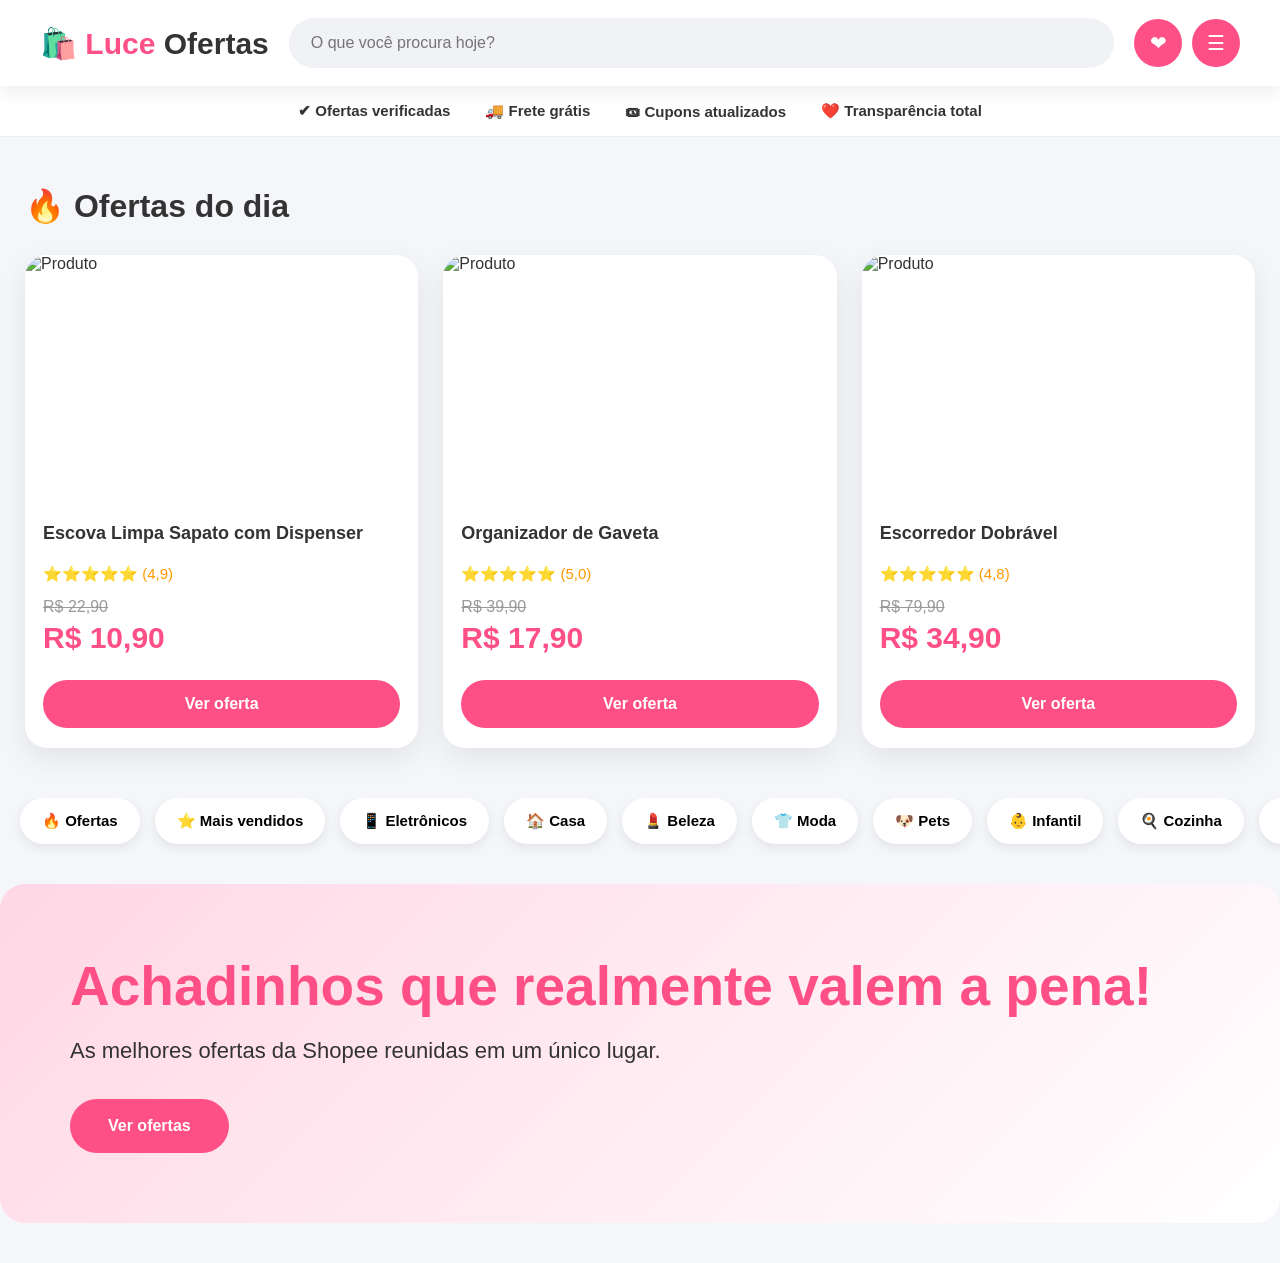
==== index.html @ 9c1e6aac "luce store atualizada 0936" ====
<!DOCTYPE html>
<html lang="pt-BR">

<head>
    <meta charset="UTF-8">
    <meta name="viewport" content="width=device-width, initial-scale=1.0">
    <title>Luce Ofertas</title>

    <link rel="stylesheet" href="style.css">
</head>

<body>

    <!-- CABEÇALHO -->

    <header>

        <div class="logo">
            🛍️ <span>Luce</span> Ofertas
        </div>

        <div class="pesquisa">
            <input type="text" placeholder="O que você procura hoje?">
        </div>

        <div class="acoes">
            <button class="favorito">❤</button>
            <button class="menu">☰</button>
        </div>

    </header>

    <!-- BARRA DE INFORMAÇÕES -->

    <section class="informacoes">

        <div>✔ Ofertas verificadas</div>

        <div>🚚 Frete grátis</div>

        <div>🎟 Cupons atualizados</div>

        <div>❤️ Transparência total</div>

    </section>
    <section class="produtos">

    <div class="titulo-secao">
        🔥 Ofertas do dia
    </div>

    <div class="grade-produtos">

        <div class="card-produto">

            <img src="https://placehold.co/400x400/png" alt="Produto">

            <div class="nome-produto">
                Escova Limpa Sapato com Dispenser
            </div>

            <div class="avaliacao">
                ⭐⭐⭐⭐⭐ (4,9)
            </div>

            <div class="preco-antigo">
                R$ 22,90
            </div>

            <div class="preco">
                R$ 10,90
            </div>

            <a href="#" class="botao-produto">
                Ver oferta
            </a>

        </div>

        <div class="card-produto">

            <img src="https://placehold.co/400x400/png" alt="Produto">

            <div class="nome-produto">
                Organizador de Gaveta
            </div>

            <div class="avaliacao">
                ⭐⭐⭐⭐⭐ (5,0)
            </div>

            <div class="preco-antigo">
                R$ 39,90
            </div>

            <div class="preco">
                R$ 17,90
            </div>

            <a href="#" class="botao-produto">
                Ver oferta
            </a>

        </div>

        <div class="card-produto">

            <img src="https://placehold.co/400x400/png" alt="Produto">

            <div class="nome-produto">
                Escorredor Dobrável
            </div>

            <div class="avaliacao">
                ⭐⭐⭐⭐⭐ (4,8)
            </div>

            <div class="preco-antigo">
                R$ 79,90
            </div>

            <div class="preco">
                R$ 34,90
            </div>

            <a href="#" class="botao-produto">
                Ver oferta
            </a>

        </div>

    </div>

</section>

    <!-- CATEGORIAS -->

    <section class="categorias">

        <button>🔥 Ofertas</button>
        <button>⭐ Mais vendidos</button>
        <button>📱 Eletrônicos</button>
        <button>🏠 Casa</button>
        <button>💄 Beleza</button>
        <button>👕 Moda</button>
        <button>🐶 Pets</button>
        <button>👶 Infantil</button>
        <button>🍳 Cozinha</button>
        <button>🚗 Automotivo</button>
        <button>🎁 Presentes</button>
        <button>💚 Promoções</button>

    </section>

    <!-- BANNER -->

    <section class="banner">

        <h1>Achadinhos que realmente valem a pena!</h1>

        <p>
            As melhores ofertas da Shopee reunidas em um único lugar.
        </p>

        <a href="#" class="botao">
            Ver ofertas
        </a>

    </section>

</body>

</html>
---- style.css ----
/* ===========================
   RESET
=========================== */

*{
    margin:0;
    padding:0;
    box-sizing:border-box;
}

body{

    font-family:Arial, Helvetica, sans-serif;

    background:#f5f6fa;

    color:#333;

}


/* ===========================
   CABEÇALHO
=========================== */

header{

    position:sticky;
    top:0;
    z-index:999;

    display:flex;
    align-items:center;
    justify-content:space-between;

    gap:20px;

    background:white;

    padding:18px 40px;

    box-shadow:0 5px 18px rgba(0,0,0,.08);

}

.logo{

    font-size:30px;

    font-weight:bold;

    white-space:nowrap;

}

.logo span{

    color:#ff4f87;

}

.pesquisa{

    flex:1;

}

.pesquisa input{

    width:100%;

    padding:16px 22px;

    border:none;

    border-radius:40px;

    background:#f1f2f6;

    outline:none;

    font-size:16px;

}

.pesquisa input:focus{

    background:white;

    box-shadow:0 0 0 3px #ffd7e5;

}

.acoes{

    display:flex;

    gap:10px;

}

.acoes button{

    width:48px;

    height:48px;

    border:none;

    border-radius:50%;

    background:#ff4f87;

    color:white;

    cursor:pointer;

    font-size:20px;

    transition:.3s;

}

.acoes button:hover{

    transform:scale(1.08);

    background:#ff2d6d;

}


/* ===========================
   BARRA INFORMAÇÕES
=========================== */

.informacoes{

    display:flex;

    justify-content:center;

    flex-wrap:wrap;

    gap:35px;

    padding:16px;

    background:white;

    border-bottom:1px solid #ececec;

    font-size:15px;

    font-weight:600;

}

.informacoes div{

    display:flex;

    align-items:center;

    gap:8px;

}


/* ===========================
   CATEGORIAS
=========================== */

.categorias{

    max-width:1300px;

    margin:30px auto;

    display:flex;

    gap:15px;

    overflow:auto;

    padding:0 20px 10px;

}

.categorias::-webkit-scrollbar{

    height:8px;

}

.categorias::-webkit-scrollbar-thumb{

    background:#ffd5e4;

    border-radius:50px;

}

.categorias button{

    border:none;

    background:white;

    padding:14px 22px;

    border-radius:40px;

    cursor:pointer;

    white-space:nowrap;

    font-size:15px;

    font-weight:bold;

    box-shadow:0 4px 12px rgba(0,0,0,.08);

    transition:.25s;

}

.categorias button:hover{

    background:#ff4f87;

    color:white;

    transform:translateY(-3px);

}


/* ===========================
   BANNER
=========================== */

.banner{

    max-width:1300px;

    margin:auto;

    margin-bottom:40px;

    padding:70px;

    border-radius:25px;

    background:linear-gradient(135deg,#ffd7e5,#fff);

}

.banner h1{

    font-size:55px;

    color:#ff4f87;

    margin-bottom:20px;

}

.banner p{

    font-size:22px;

    margin-bottom:35px;

}

.botao{

    display:inline-block;

    background:#ff4f87;

    color:white;

    text-decoration:none;

    padding:18px 38px;

    border-radius:40px;

    font-weight:bold;

    transition:.3s;

}

.botao:hover{

    background:#ff2d6d;

}


/* ===========================
   RESPONSIVO
=========================== */

@media(max-width:900px){

header{

    flex-wrap:wrap;

    padding:20px;

}

.logo{

    width:100%;

    text-align:center;

}

.pesquisa{

    order:3;

    width:100%;

}

.banner{

    padding:35px;

}

.banner h1{

    font-size:34px;

}

.banner p{

    font-size:18px;

}

}
/*==========================
OFERTAS DO DIA
===========================*/

.produtos{
    max-width:1300px;
    margin:50px auto;
    padding:0 25px;
}

.titulo-secao{
    font-size:32px;
    font-weight:bold;
    margin-bottom:30px;
    color:#333;
}

.grade-produtos{
    display:grid;
    grid-template-columns:repeat(auto-fit,minmax(250px,1fr));
    gap:25px;
}

.card-produto{
    background:white;
    border-radius:22px;
    overflow:hidden;
    box-shadow:0 10px 30px rgba(0,0,0,.08);
    transition:.35s;
}

.card-produto:hover{
    transform:translateY(-8px);
    box-shadow:0 20px 40px rgba(0,0,0,.15);
}

.card-produto img{
    width:100%;
    height:250px;
    object-fit:cover;
    display:block;
}

.nome-produto{
    padding:18px 18px 8px;
    font-size:18px;
    font-weight:bold;
    color:#333;
    min-height:60px;
}

.avaliacao{
    padding:0 18px;
    color:#ff9800;
    font-size:15px;
}

.preco-antigo{
    padding:15px 18px 0;
    color:#999;
    text-decoration:line-through;
    font-size:16px;
}

.preco{
    padding:5px 18px;
    font-size:30px;
    color:#ff4f87;
    font-weight:bold;
}

.botao-produto{
    display:block;
    margin:20px 18px 20px;
    text-align:center;
    background:#ff4f87;
    color:white;
    text-decoration:none;
    padding:15px;
    border-radius:50px;
    font-weight:bold;
    transition:.3s;
}

.botao-produto:hover{
    background:#ff2f6d;
}
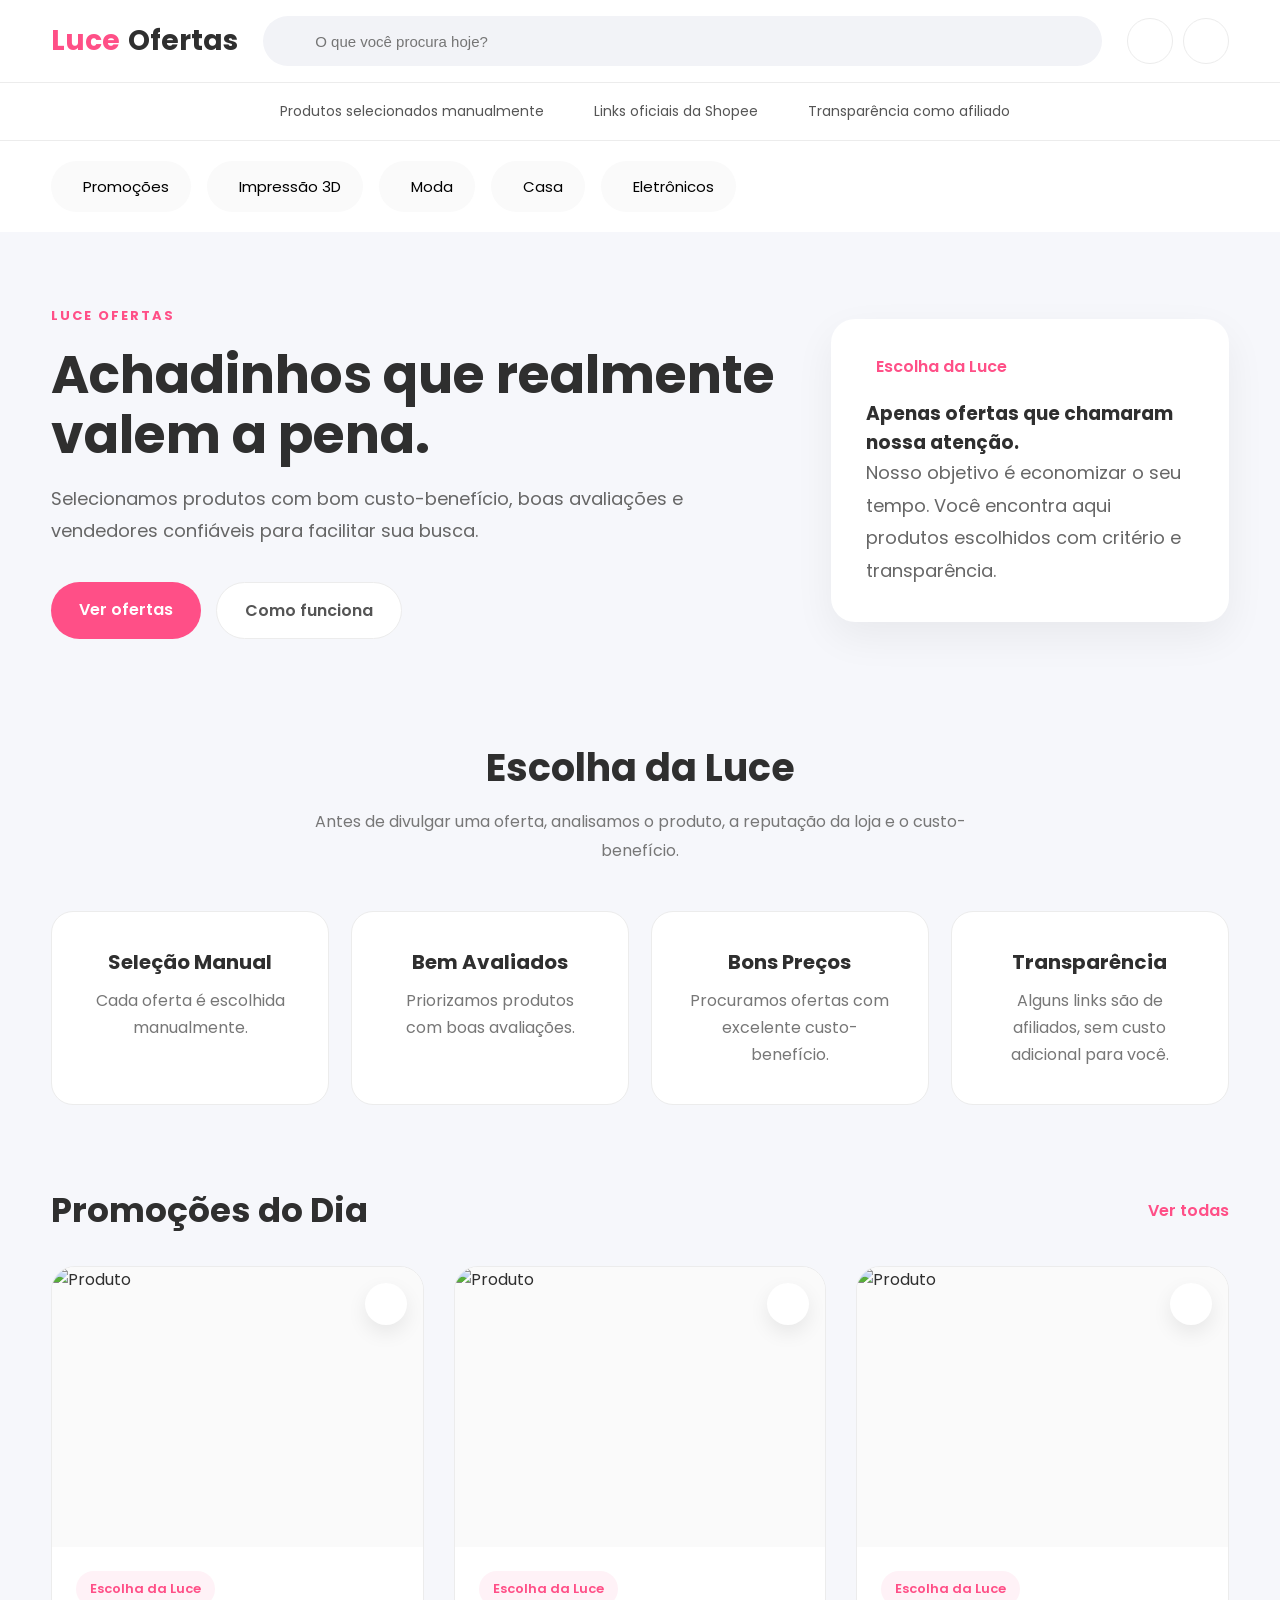
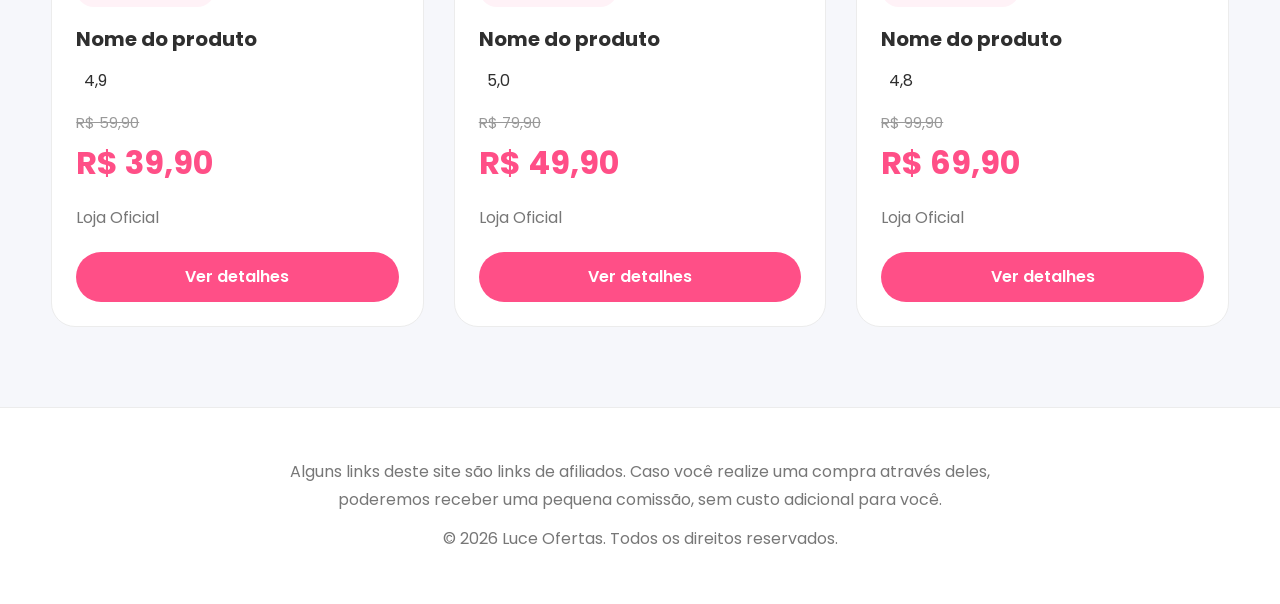
==== commit 0321eed1: "luce atualizado 1116" ====
--- a/index.html
+++ b/index.html
@@ -2,171 +2,576 @@
 <html lang="pt-BR">
 
 <head>
+
     <meta charset="UTF-8">
+
     <meta name="viewport" content="width=device-width, initial-scale=1.0">
+
     <title>Luce Ofertas</title>
 
     <link rel="stylesheet" href="style.css">
+
+    <link rel="preconnect" href="https://fonts.googleapis.com">
+
+    <link rel="preconnect" href="https://fonts.gstatic.com" crossorigin>
+
+    <link href="https://fonts.googleapis.com/css2?family=Poppins:wght@300;400;500;600;700;800&display=swap" rel="stylesheet">
+
+    <script src="https://unpkg.com/lucide@latest"></script>
+
 </head>
 
 <body>
 
-    <!-- CABEÇALHO -->
-
-    <header>
-
-        <div class="logo">
-            🛍️ <span>Luce</span> Ofertas
-        </div>
+<header>
+
+    <div class="container header-container">
+
+        <a href="#" class="logo">
+
+            <span class="logo-destaque">Luce</span>
+
+            <span class="logo-texto">Ofertas</span>
+
+        </a>
 
         <div class="pesquisa">
-            <input type="text" placeholder="O que você procura hoje?">
-        </div>
-
-        <div class="acoes">
-            <button class="favorito">❤</button>
-            <button class="menu">☰</button>
-        </div>
-
-    </header>
-
-    <!-- BARRA DE INFORMAÇÕES -->
-
-    <section class="informacoes">
-
-        <div>✔ Ofertas verificadas</div>
-
-        <div>🚚 Frete grátis</div>
-
-        <div>🎟 Cupons atualizados</div>
-
-        <div>❤️ Transparência total</div>
-
-    </section>
-    <section class="produtos">
-
-    <div class="titulo-secao">
-        🔥 Ofertas do dia
-    </div>
-
-    <div class="grade-produtos">
-
-        <div class="card-produto">
-
-            <img src="https://placehold.co/400x400/png" alt="Produto">
-
-            <div class="nome-produto">
-                Escova Limpa Sapato com Dispenser
+
+            <i data-lucide="search"></i>
+
+            <input
+                type="text"
+                placeholder="O que você procura hoje?"
+            >
+
+        </div>
+
+        <div class="header-acoes">
+
+            <button class="icone-btn" aria-label="Favoritos">
+
+                <i data-lucide="heart"></i>
+
+            </button>
+
+            <button class="icone-btn" aria-label="Menu">
+
+                <i data-lucide="menu"></i>
+
+            </button>
+
+        </div>
+
+    </div>
+
+</header>
+
+<section class="barra-transparencia">
+
+    <div class="container barra-container">
+
+        <div class="info">
+
+            <i data-lucide="badge-check"></i>
+
+            <span>Produtos selecionados manualmente</span>
+
+        </div>
+
+        <div class="info">
+
+            <i data-lucide="store"></i>
+
+            <span>Links oficiais da Shopee</span>
+
+        </div>
+
+        <div class="info">
+
+            <i data-lucide="shield-check"></i>
+
+            <span>Transparência como afiliado</span>
+
+        </div>
+
+    </div>
+
+</section>
+
+<nav class="categorias">
+
+    <div class="container categorias-container">
+
+        <button>
+
+            <i data-lucide="badge-percent"></i>
+
+            <span>Promoções</span>
+
+        </button>
+
+        <button>
+
+            <i data-lucide="printer"></i>
+
+            <span>Impressão 3D</span>
+
+        </button>
+
+        <button>
+
+            <i data-lucide="shirt"></i>
+
+            <span>Moda</span>
+
+        </button>
+
+        <button>
+
+            <i data-lucide="house"></i>
+
+            <span>Casa</span>
+
+        </button>
+
+        <button>
+
+            <i data-lucide="smartphone"></i>
+
+            <span>Eletrônicos</span>
+
+        </button>
+
+    </div>
+
+</nav>
+
+<section class="banner">
+
+    <div class="container banner-container">
+
+        <div class="banner-texto">
+
+            <span class="mini-titulo">
+
+                LUCE OFERTAS
+
+            </span>
+
+            <h1>
+
+                Achadinhos que realmente valem a pena.
+
+            </h1>
+
+            <p>
+
+                Selecionamos produtos com bom custo-benefício,
+                boas avaliações e vendedores confiáveis para
+                facilitar sua busca.
+
+            </p>
+
+            <div class="banner-botoes">
+
+                <a href="#" class="btn-principal">
+
+                    Ver ofertas
+
+                </a>
+
+                <a href="#" class="btn-secundario">
+
+                    Como funciona
+
+                </a>
+
             </div>
 
-            <div class="avaliacao">
-                ⭐⭐⭐⭐⭐ (4,9)
+        </div>
+
+        <div class="banner-card">
+
+            <div class="banner-card-topo">
+
+                <i data-lucide="sparkles"></i>
+
+                <span>Escolha da Luce</span>
+
             </div>
 
-            <div class="preco-antigo">
-                R$ 22,90
+            <h3>
+
+                Apenas ofertas que chamaram nossa atenção.
+
+            </h3>
+
+            <p>
+
+                Nosso objetivo é economizar o seu tempo.
+                Você encontra aqui produtos escolhidos com
+                critério e transparência.
+
+            </p>
+
+        </div>
+
+    </div>
+
+</section>
+
+<section class="escolha-luce">
+
+    <div class="container">
+
+        <div class="titulo-central">
+
+            <h2>
+
+                Escolha da Luce
+
+            </h2>
+
+            <p>
+
+                Antes de divulgar uma oferta, analisamos o produto,
+                a reputação da loja e o custo-benefício.
+
+            </p>
+
+        </div>
+
+        <div class="vantagens-grid">
+
+            <div class="vantagem-card">
+
+                <i data-lucide="circle-check-big"></i>
+
+                <h3>
+
+                    Seleção Manual
+
+                </h3>
+
+                <p>
+
+                    Cada oferta é escolhida manualmente.
+
+                </p>
+
             </div>
 
-            <div class="preco">
-                R$ 10,90
+            <div class="vantagem-card">
+
+                <i data-lucide="star"></i>
+
+                <h3>
+
+                    Bem Avaliados
+
+                </h3>
+
+                <p>
+
+                    Priorizamos produtos com boas avaliações.
+
+                </p>
+
             </div>
-
-            <a href="#" class="botao-produto">
-                Ver oferta
-            </a>
-
-        </div>
-
-        <div class="card-produto">
-
-            <img src="https://placehold.co/400x400/png" alt="Produto">
-
-            <div class="nome-produto">
-                Organizador de Gaveta
+                        <div class="vantagem-card">
+
+                <i data-lucide="badge-percent"></i>
+
+                <h3>
+
+                    Bons Preços
+
+                </h3>
+
+                <p>
+
+                    Procuramos ofertas com excelente custo-benefício.
+
+                </p>
+
             </div>
 
-            <div class="avaliacao">
-                ⭐⭐⭐⭐⭐ (5,0)
+            <div class="vantagem-card">
+
+                <i data-lucide="shield-check"></i>
+
+                <h3>
+
+                    Transparência
+
+                </h3>
+
+                <p>
+
+                    Alguns links são de afiliados, sem custo adicional para você.
+
+                </p>
+
             </div>
 
-            <div class="preco-antigo">
-                R$ 39,90
-            </div>
-
-            <div class="preco">
-                R$ 17,90
-            </div>
-
-            <a href="#" class="botao-produto">
-                Ver oferta
-            </a>
-
-        </div>
-
-        <div class="card-produto">
-
-            <img src="https://placehold.co/400x400/png" alt="Produto">
-
-            <div class="nome-produto">
-                Escorredor Dobrável
-            </div>
-
-            <div class="avaliacao">
-                ⭐⭐⭐⭐⭐ (4,8)
-            </div>
-
-            <div class="preco-antigo">
-                R$ 79,90
-            </div>
-
-            <div class="preco">
-                R$ 34,90
-            </div>
-
-            <a href="#" class="botao-produto">
-                Ver oferta
-            </a>
-
         </div>
 
     </div>
 
 </section>
 
-    <!-- CATEGORIAS -->
-
-    <section class="categorias">
-
-        <button>🔥 Ofertas</button>
-        <button>⭐ Mais vendidos</button>
-        <button>📱 Eletrônicos</button>
-        <button>🏠 Casa</button>
-        <button>💄 Beleza</button>
-        <button>👕 Moda</button>
-        <button>🐶 Pets</button>
-        <button>👶 Infantil</button>
-        <button>🍳 Cozinha</button>
-        <button>🚗 Automotivo</button>
-        <button>🎁 Presentes</button>
-        <button>💚 Promoções</button>
-
-    </section>
-
-    <!-- BANNER -->
-
-    <section class="banner">
-
-        <h1>Achadinhos que realmente valem a pena!</h1>
+<section class="produtos">
+
+    <div class="container">
+
+        <div class="titulo-secao">
+
+            <h2>Promoções do Dia</h2>
+
+            <a href="#">Ver todas</a>
+
+        </div>
+
+        <div class="grade-produtos">
+
+            <article class="card-produto">
+
+                <div class="imagem-produto">
+
+                    <img src="imagens/produto1.jpg" alt="Produto">
+
+                    <button class="favorito-card">
+
+                        <i data-lucide="heart"></i>
+
+                    </button>
+
+                </div>
+
+                <div class="conteudo-card">
+
+                    <span class="tag-card">
+
+                        Escolha da Luce
+
+                    </span>
+
+                    <h3>
+
+                        Nome do produto
+
+                    </h3>
+
+                    <div class="avaliacao">
+
+                        <i data-lucide="star"></i>
+
+                        <span>4,9</span>
+
+                    </div>
+
+                    <div class="precos">
+
+                        <span class="preco-antigo">
+
+                            R$ 59,90
+
+                        </span>
+
+                        <span class="preco">
+
+                            R$ 39,90
+
+                        </span>
+
+                    </div>
+
+                    <p class="loja">
+
+                        Loja Oficial
+
+                    </p>
+
+                    <a href="#" class="btn-card">
+
+                        Ver detalhes
+
+                    </a>
+
+                </div>
+
+            </article>
+
+            <article class="card-produto">
+
+                <div class="imagem-produto">
+
+                    <img src="imagens/produto2.jpg" alt="Produto">
+
+                    <button class="favorito-card">
+
+                        <i data-lucide="heart"></i>
+
+                    </button>
+
+                </div>
+
+                <div class="conteudo-card">
+
+                    <span class="tag-card">
+
+                        Escolha da Luce
+
+                    </span>
+
+                    <h3>
+
+                        Nome do produto
+
+                    </h3>
+
+                    <div class="avaliacao">
+
+                        <i data-lucide="star"></i>
+
+                        <span>5,0</span>
+
+                    </div>
+
+                    <div class="precos">
+
+                        <span class="preco-antigo">
+
+                            R$ 79,90
+
+                        </span>
+
+                        <span class="preco">
+
+                            R$ 49,90
+
+                        </span>
+
+                    </div>
+
+                    <p class="loja">
+
+                        Loja Oficial
+
+                    </p>
+
+                    <a href="#" class="btn-card">
+
+                        Ver detalhes
+
+                    </a>
+
+                </div>
+
+            </article>
+
+            <article class="card-produto">
+
+                <div class="imagem-produto">
+
+                    <img src="imagens/produto3.jpg" alt="Produto">
+
+                    <button class="favorito-card">
+
+                        <i data-lucide="heart"></i>
+
+                    </button>
+
+                </div>
+
+                <div class="conteudo-card">
+
+                    <span class="tag-card">
+
+                        Escolha da Luce
+
+                    </span>
+
+                    <h3>
+
+                        Nome do produto
+
+                    </h3>
+
+                    <div class="avaliacao">
+
+                        <i data-lucide="star"></i>
+
+                        <span>4,8</span>
+
+                    </div>
+
+                    <div class="precos">
+
+                        <span class="preco-antigo">
+
+                            R$ 99,90
+
+                        </span>
+
+                        <span class="preco">
+
+                            R$ 69,90
+
+                        </span>
+
+                    </div>
+
+                    <p class="loja">
+
+                        Loja Oficial
+
+                    </p>
+
+                    <a href="#" class="btn-card">
+
+                        Ver detalhes
+
+                    </a>
+
+                </div>
+
+            </article>
+
+        </div>
+
+    </div>
+
+</section>
+
+<footer>
+
+    <div class="container footer-container">
 
         <p>
-            As melhores ofertas da Shopee reunidas em um único lugar.
+
+            Alguns links deste site são links de afiliados.
+            Caso você realize uma compra através deles,
+            poderemos receber uma pequena comissão,
+            sem custo adicional para você.
+
         </p>
 
-        <a href="#" class="botao">
-            Ver ofertas
-        </a>
-
-    </section>
+        <p>
+
+            © 2026 Luce Ofertas. Todos os direitos reservados.
+
+        </p>
+
+    </div>
+
+</footer>
+
+<script>
+
+    lucide.createIcons();
+
+</script>
 
 </body>
 
--- a/style.css
+++ b/style.css
@@ -1,6 +1,6 @@
-/* ===========================
-   RESET
-=========================== */
+/*======================================
+RESET
+======================================*/
 
 *{
     margin:0;
@@ -8,432 +8,961 @@
     box-sizing:border-box;
 }
 
+:root{
+
+    --rosa:#ff4f87;
+    --rosa-claro:#fff2f7;
+    --cinza:#f6f7fb;
+    --texto:#2f2f2f;
+    --texto-claro:#777;
+    --borda:#ececec;
+    --branco:#ffffff;
+
+}
+
+html{
+
+    scroll-behavior:smooth;
+
+}
+
 body{
 
-    font-family:Arial, Helvetica, sans-serif;
-
-    background:#f5f6fa;
-
-    color:#333;
-
-}
-
-
-/* ===========================
-   CABEÇALHO
-=========================== */
+    font-family:'Poppins',sans-serif;
+
+    background:var(--cinza);
+
+    color:var(--texto);
+
+}
+
+img{
+
+    display:block;
+
+    width:100%;
+
+}
+
+a{
+
+    text-decoration:none;
+
+}
+
+button{
+
+    font-family:'Poppins',sans-serif;
+
+    cursor:pointer;
+
+}
+
+.container{
+
+    width:min(1200px,92%);
+
+    margin:auto;
+
+}
+
+/*======================================
+HEADER
+======================================*/
 
 header{
 
+    background:white;
+
     position:sticky;
+
     top:0;
+
     z-index:999;
 
-    display:flex;
-    align-items:center;
+    border-bottom:1px solid var(--borda);
+
+}
+
+.header-container{
+
+    height:82px;
+
+    display:flex;
+
+    align-items:center;
+
     justify-content:space-between;
 
-    gap:20px;
-
-    background:white;
-
-    padding:18px 40px;
-
-    box-shadow:0 5px 18px rgba(0,0,0,.08);
+    gap:25px;
 
 }
 
 .logo{
 
-    font-size:30px;
-
-    font-weight:bold;
+    display:flex;
+
+    gap:8px;
+
+    align-items:center;
+
+    font-size:28px;
+
+    font-weight:700;
+
+    color:var(--texto);
+
+}
+
+.logo-destaque{
+
+    color:var(--rosa);
+
+}
+
+.pesquisa{
+
+    flex:1;
+
+    position:relative;
+
+}
+
+.pesquisa svg{
+
+    position:absolute;
+
+    left:18px;
+
+    top:50%;
+
+    transform:translateY(-50%);
+
+    width:20px;
+
+    height:20px;
+
+    color:#999;
+
+}
+
+.pesquisa input{
+
+    width:100%;
+
+    height:50px;
+
+    border:none;
+
+    outline:none;
+
+    background:#f2f3f7;
+
+    border-radius:50px;
+
+    padding-left:52px;
+
+    padding-right:20px;
+
+    font-size:15px;
+
+}
+
+.pesquisa input:focus{
+
+    background:white;
+
+    box-shadow:0 0 0 3px rgba(255,79,135,.15);
+
+}
+
+.header-acoes{
+
+    display:flex;
+
+    gap:10px;
+
+}
+
+.icone-btn{
+
+    width:46px;
+
+    height:46px;
+
+    border:none;
+
+    border-radius:50%;
+
+    background:white;
+
+    border:1px solid var(--borda);
+
+    display:flex;
+
+    align-items:center;
+
+    justify-content:center;
+
+    transition:.25s;
+
+}
+
+.icone-btn:hover{
+
+    background:var(--rosa);
+
+    color:white;
+
+    border-color:var(--rosa);
+
+}
+
+.icone-btn svg{
+
+    width:20px;
+
+    height:20px;
+
+}
+
+/*======================================
+BARRA
+======================================*/
+
+.barra-transparencia{
+
+    background:white;
+
+    border-bottom:1px solid var(--borda);
+
+}
+
+.barra-container{
+
+    display:flex;
+
+    justify-content:center;
+
+    gap:40px;
+
+    padding:18px 0;
+
+    flex-wrap:wrap;
+
+}
+
+.info{
+
+    display:flex;
+
+    align-items:center;
+
+    gap:10px;
+
+    font-size:14px;
+
+    color:#555;
+
+}
+
+.info svg{
+
+    color:var(--rosa);
+
+    width:20px;
+
+    height:20px;
+
+}
+
+/*======================================
+CATEGORIAS
+======================================*/
+
+.categorias{
+
+    background:white;
+
+}
+
+.categorias-container{
+
+    display:flex;
+
+    gap:16px;
+
+    overflow:auto;
+
+    padding:20px 0;
+
+}
+
+.categorias-container::-webkit-scrollbar{
+
+    display:none;
+
+}
+
+.categorias button{
+
+    display:flex;
+
+    align-items:center;
+
+    gap:10px;
+
+    padding:14px 22px;
+
+    border:none;
+
+    border-radius:50px;
+
+    background:#fafafa;
+
+    transition:.25s;
 
     white-space:nowrap;
 
-}
-
-.logo span{
-
-    color:#ff4f87;
+    font-size:15px;
+
+}
+
+.categorias button svg{
+
+    width:20px;
+
+    height:20px;
+
+    color:var(--rosa);
+
+}
+
+.categorias button:hover{
+
+    background:var(--rosa);
+
+    color:white;
+
+}
+
+.categorias button:hover svg{
+
+    color:white;
+
+}
+
+/*======================================
+BANNER
+======================================*/
+
+.banner{
+
+    padding:70px 0;
+
+}
+
+.banner-container{
+
+    display:grid;
+
+    grid-template-columns:1.3fr .7fr;
+
+    gap:40px;
+
+    align-items:center;
+
+}
+
+.mini-titulo{
+
+    color:var(--rosa);
+
+    font-weight:700;
+
+    letter-spacing:2px;
+
+    font-size:13px;
+
+}
+
+.banner h1{
+
+    font-size:52px;
+
+    line-height:1.15;
+
+    margin:18px 0;
+
+}
+
+.banner p{
+
+    color:#666;
+
+    font-size:18px;
+
+    line-height:1.8;
+
+    max-width:650px;
+
+}
+
+.banner-botoes{
+
+    display:flex;
+
+    gap:15px;
+
+    margin-top:35px;
+
+}
+
+.btn-principal{
+
+    background:var(--rosa);
+
+    color:white;
+
+    padding:15px 28px;
+
+    border-radius:50px;
+
+    font-weight:600;
+
+}
+
+.btn-secundario{
+
+    background:white;
+
+    color:#555;
+
+    border:1px solid var(--borda);
+
+    padding:15px 28px;
+
+    border-radius:50px;
+
+    font-weight:600;
+
+}
+
+.banner-card{
+
+    background:white;
+
+    border-radius:24px;
+
+    padding:35px;
+
+    box-shadow:0 15px 40px rgba(0,0,0,.06);
+
+}
+
+.banner-card-topo{
+
+    display:flex;
+
+    align-items:center;
+
+    gap:10px;
+
+    color:var(--rosa);
+
+    font-weight:600;
+
+    margin-bottom:20px;
+
+}
+
+.banner-card-topo svg{
+
+    width:22px;
+
+    height:22px;
+
+}
+
+/*======================================
+ESCOLHA DA LUCE
+======================================*/
+
+.escolha-luce{
+
+    padding:30px 0 60px;
+
+}
+
+.titulo-central{
+
+    text-align:center;
+
+    margin-bottom:45px;
+
+}
+
+.titulo-central h2{
+
+    font-size:38px;
+
+    margin-bottom:12px;
+
+}
+
+.titulo-central p{
+
+    color:var(--texto-claro);
+
+    max-width:700px;
+
+    margin:auto;
+
+    line-height:1.8;
+
+}
+
+.vantagens-grid{
+
+    display:grid;
+
+    grid-template-columns:repeat(4,1fr);
+
+    gap:22px;
+
+}
+
+.vantagem-card{
+
+    background:white;
+
+    border-radius:22px;
+
+    padding:35px;
+
+    text-align:center;
+
+    transition:.30s;
+
+    border:1px solid var(--borda);
+
+}
+
+.vantagem-card:hover{
+
+    transform:translateY(-8px);
+
+    box-shadow:0 18px 35px rgba(0,0,0,.08);
+
+}
+
+.vantagem-card svg{
+
+    width:42px;
+
+    height:42px;
+
+    color:var(--rosa);
+
+    margin-bottom:20px;
+
+}
+
+.vantagem-card h3{
+
+    margin-bottom:10px;
+
+    font-size:20px;
+
+}
+
+.vantagem-card p{
+
+    color:var(--texto-claro);
+
+    line-height:1.7;
+
+}
+
+/*======================================
+PRODUTOS
+======================================*/
+
+.produtos{
+
+    padding:20px 0 80px;
+
+}
+
+.titulo-secao{
+
+    display:flex;
+
+    justify-content:space-between;
+
+    align-items:center;
+
+    margin-bottom:30px;
+
+}
+
+.titulo-secao h2{
+
+    font-size:34px;
+
+}
+
+.titulo-secao a{
+
+    color:var(--rosa);
+
+    font-weight:600;
+
+}
+
+.grade-produtos{
+
+    display:grid;
+
+    grid-template-columns:repeat(3,1fr);
+
+    gap:30px;
+
+}
+
+.card-produto{
+
+    background:white;
+
+    border-radius:24px;
+
+    overflow:hidden;
+
+    transition:.30s;
+
+    border:1px solid var(--borda);
+
+}
+
+.card-produto:hover{
+
+    transform:translateY(-8px);
+
+    box-shadow:0 20px 40px rgba(0,0,0,.08);
+
+}
+
+.imagem-produto{
+
+    position:relative;
+
+    background:#fafafa;
+
+}
+
+.imagem-produto img{
+
+    height:280px;
+
+    object-fit:cover;
+
+}
+
+.favorito-card{
+
+    position:absolute;
+
+    top:16px;
+
+    right:16px;
+
+    width:42px;
+
+    height:42px;
+
+    border:none;
+
+    border-radius:50%;
+
+    background:white;
+
+    display:flex;
+
+    justify-content:center;
+
+    align-items:center;
+
+    box-shadow:0 8px 20px rgba(0,0,0,.08);
+
+}
+
+.favorito-card svg{
+
+    width:18px;
+
+    height:18px;
+
+    color:var(--rosa);
+
+}
+
+.conteudo-card{
+
+    padding:24px;
+
+}
+
+.tag-card{
+
+    display:inline-flex;
+
+    background:var(--rosa-claro);
+
+    color:var(--rosa);
+
+    padding:8px 14px;
+
+    border-radius:30px;
+
+    font-size:13px;
+
+    font-weight:600;
+
+    margin-bottom:18px;
+
+}
+
+.conteudo-card h3{
+
+    font-size:20px;
+
+    margin-bottom:15px;
+
+    line-height:1.4;
+
+}
+
+.avaliacao{
+
+    display:flex;
+
+    align-items:center;
+
+    gap:8px;
+
+    margin-bottom:18px;
+
+}
+
+.avaliacao svg{
+
+    width:18px;
+
+    height:18px;
+
+    color:#ffb400;
+
+    fill:#ffb400;
+
+}
+
+.precos{
+
+    display:flex;
+
+    flex-direction:column;
+
+    gap:5px;
+
+    margin-bottom:18px;
+
+}
+
+.preco-antigo{
+
+    color:#999;
+
+    text-decoration:line-through;
+
+    font-size:15px;
+
+}
+
+.preco{
+
+    font-size:32px;
+
+    font-weight:700;
+
+    color:var(--rosa);
+
+}
+
+.loja{
+
+    color:var(--texto-claro);
+
+    margin-bottom:22px;
+
+}
+
+.btn-card{
+
+    display:flex;
+
+    justify-content:center;
+
+    align-items:center;
+
+    height:50px;
+
+    background:var(--rosa);
+
+    color:white;
+
+    border-radius:50px;
+
+    font-weight:600;
+
+    transition:.25s;
+
+}
+
+.btn-card:hover{
+
+    opacity:.92;
+
+}
+
+/*======================================
+FOOTER
+======================================*/
+
+footer{
+
+    background:white;
+
+    border-top:1px solid var(--borda);
+
+}
+
+.footer-container{
+
+    padding:40px 0;
+
+    text-align:center;
+
+}
+
+.footer-container p{
+
+    color:var(--texto-claro);
+
+    line-height:1.8;
+
+    max-width:750px;
+
+    margin:10px auto;
+
+}
+
+/*======================================
+RESPONSIVO
+======================================*/
+
+@media(max-width:992px){
+
+.banner-container{
+
+    grid-template-columns:1fr;
+
+}
+
+.vantagens-grid{
+
+    grid-template-columns:repeat(2,1fr);
+
+}
+
+.grade-produtos{
+
+    grid-template-columns:repeat(2,1fr);
+
+}
+
+}
+
+@media(max-width:768px){
+
+.header-container{
+
+    flex-wrap:wrap;
+
+    height:auto;
+
+    padding:20px 0;
+
+}
+
+.logo{
+
+    width:100%;
+
+    justify-content:center;
 
 }
 
 .pesquisa{
 
-    flex:1;
-
-}
-
-.pesquisa input{
-
     width:100%;
 
-    padding:16px 22px;
-
-    border:none;
-
-    border-radius:40px;
-
-    background:#f1f2f6;
-
-    outline:none;
-
-    font-size:16px;
-
-}
-
-.pesquisa input:focus{
-
-    background:white;
-
-    box-shadow:0 0 0 3px #ffd7e5;
-
-}
-
-.acoes{
-
-    display:flex;
-
-    gap:10px;
-
-}
-
-.acoes button{
-
-    width:48px;
-
-    height:48px;
-
-    border:none;
-
-    border-radius:50%;
-
-    background:#ff4f87;
-
-    color:white;
-
-    cursor:pointer;
-
-    font-size:20px;
-
-    transition:.3s;
-
-}
-
-.acoes button:hover{
-
-    transform:scale(1.08);
-
-    background:#ff2d6d;
-
-}
-
-
-/* ===========================
-   BARRA INFORMAÇÕES
-=========================== */
-
-.informacoes{
-
-    display:flex;
-
-    justify-content:center;
-
-    flex-wrap:wrap;
-
-    gap:35px;
-
-    padding:16px;
-
-    background:white;
-
-    border-bottom:1px solid #ececec;
-
-    font-size:15px;
-
-    font-weight:600;
-
-}
-
-.informacoes div{
-
-    display:flex;
-
-    align-items:center;
-
-    gap:8px;
-
-}
-
-
-/* ===========================
-   CATEGORIAS
-=========================== */
-
-.categorias{
-
-    max-width:1300px;
-
-    margin:30px auto;
-
-    display:flex;
-
-    gap:15px;
-
-    overflow:auto;
-
-    padding:0 20px 10px;
-
-}
-
-.categorias::-webkit-scrollbar{
-
-    height:8px;
-
-}
-
-.categorias::-webkit-scrollbar-thumb{
-
-    background:#ffd5e4;
-
-    border-radius:50px;
-
-}
-
-.categorias button{
-
-    border:none;
-
-    background:white;
-
-    padding:14px 22px;
-
-    border-radius:40px;
-
-    cursor:pointer;
-
-    white-space:nowrap;
-
-    font-size:15px;
-
-    font-weight:bold;
-
-    box-shadow:0 4px 12px rgba(0,0,0,.08);
-
-    transition:.25s;
-
-}
-
-.categorias button:hover{
-
-    background:#ff4f87;
-
-    color:white;
-
-    transform:translateY(-3px);
-
-}
-
-
-/* ===========================
-   BANNER
-=========================== */
-
-.banner{
-
-    max-width:1300px;
-
-    margin:auto;
-
-    margin-bottom:40px;
-
-    padding:70px;
-
-    border-radius:25px;
-
-    background:linear-gradient(135deg,#ffd7e5,#fff);
+}
+
+.header-acoes{
+
+    margin-left:auto;
 
 }
 
 .banner h1{
 
-    font-size:55px;
-
-    color:#ff4f87;
-
-    margin-bottom:20px;
-
-}
-
-.banner p{
-
-    font-size:22px;
-
-    margin-bottom:35px;
-
-}
-
-.botao{
-
-    display:inline-block;
-
-    background:#ff4f87;
-
-    color:white;
-
-    text-decoration:none;
-
-    padding:18px 38px;
-
-    border-radius:40px;
-
-    font-weight:bold;
-
-    transition:.3s;
-
-}
-
-.botao:hover{
-
-    background:#ff2d6d;
-
-}
-
-
-/* ===========================
-   RESPONSIVO
-=========================== */
-
-@media(max-width:900px){
-
-header{
-
-    flex-wrap:wrap;
-
-    padding:20px;
-
-}
-
-.logo{
-
-    width:100%;
+    font-size:36px;
+
+}
+
+.banner-botoes{
+
+    flex-direction:column;
+
+}
+
+.btn-principal,
+.btn-secundario{
 
     text-align:center;
 
 }
 
-.pesquisa{
-
-    order:3;
-
-    width:100%;
-
-}
-
-.banner{
-
-    padding:35px;
-
-}
-
-.banner h1{
-
-    font-size:34px;
-
-}
-
-.banner p{
-
-    font-size:18px;
-
-}
-
-}
-/*==========================
-OFERTAS DO DIA
-===========================*/
-
-.produtos{
-    max-width:1300px;
-    margin:50px auto;
-    padding:0 25px;
+.vantagens-grid{
+
+    grid-template-columns:1fr;
+
+}
+
+.grade-produtos{
+
+    grid-template-columns:1fr;
+
 }
 
 .titulo-secao{
-    font-size:32px;
-    font-weight:bold;
-    margin-bottom:30px;
-    color:#333;
-}
-
-.grade-produtos{
-    display:grid;
-    grid-template-columns:repeat(auto-fit,minmax(250px,1fr));
-    gap:25px;
-}
-
-.card-produto{
-    background:white;
-    border-radius:22px;
-    overflow:hidden;
-    box-shadow:0 10px 30px rgba(0,0,0,.08);
-    transition:.35s;
-}
-
-.card-produto:hover{
-    transform:translateY(-8px);
-    box-shadow:0 20px 40px rgba(0,0,0,.15);
-}
-
-.card-produto img{
-    width:100%;
-    height:250px;
-    object-fit:cover;
-    display:block;
-}
-
-.nome-produto{
-    padding:18px 18px 8px;
-    font-size:18px;
-    font-weight:bold;
-    color:#333;
-    min-height:60px;
-}
-
-.avaliacao{
-    padding:0 18px;
-    color:#ff9800;
-    font-size:15px;
-}
-
-.preco-antigo{
-    padding:15px 18px 0;
-    color:#999;
-    text-decoration:line-through;
-    font-size:16px;
-}
-
-.preco{
-    padding:5px 18px;
-    font-size:30px;
-    color:#ff4f87;
-    font-weight:bold;
-}
-
-.botao-produto{
-    display:block;
-    margin:20px 18px 20px;
-    text-align:center;
-    background:#ff4f87;
-    color:white;
-    text-decoration:none;
-    padding:15px;
-    border-radius:50px;
-    font-weight:bold;
-    transition:.3s;
-}
-
-.botao-produto:hover{
-    background:#ff2f6d;
+
+    flex-direction:column;
+
+    align-items:flex-start;
+
+    gap:12px;
+
+}
+
 }
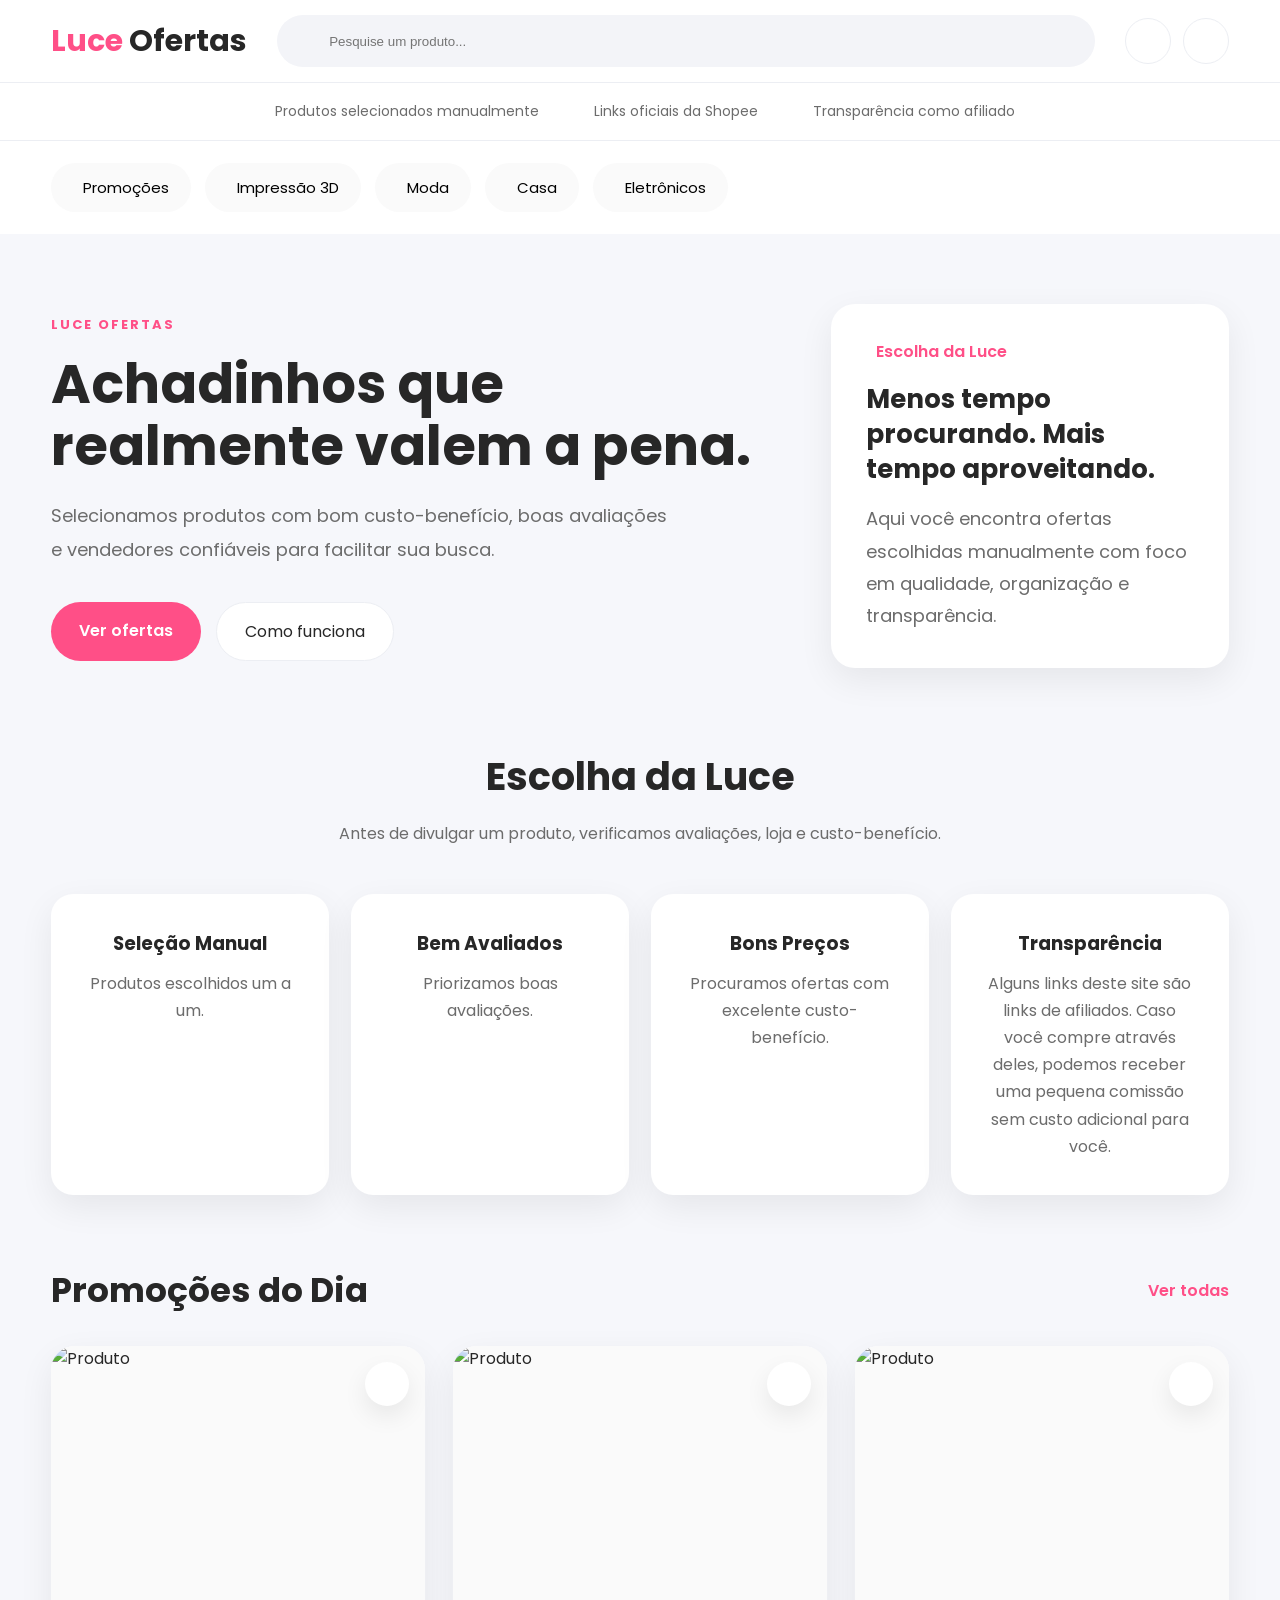
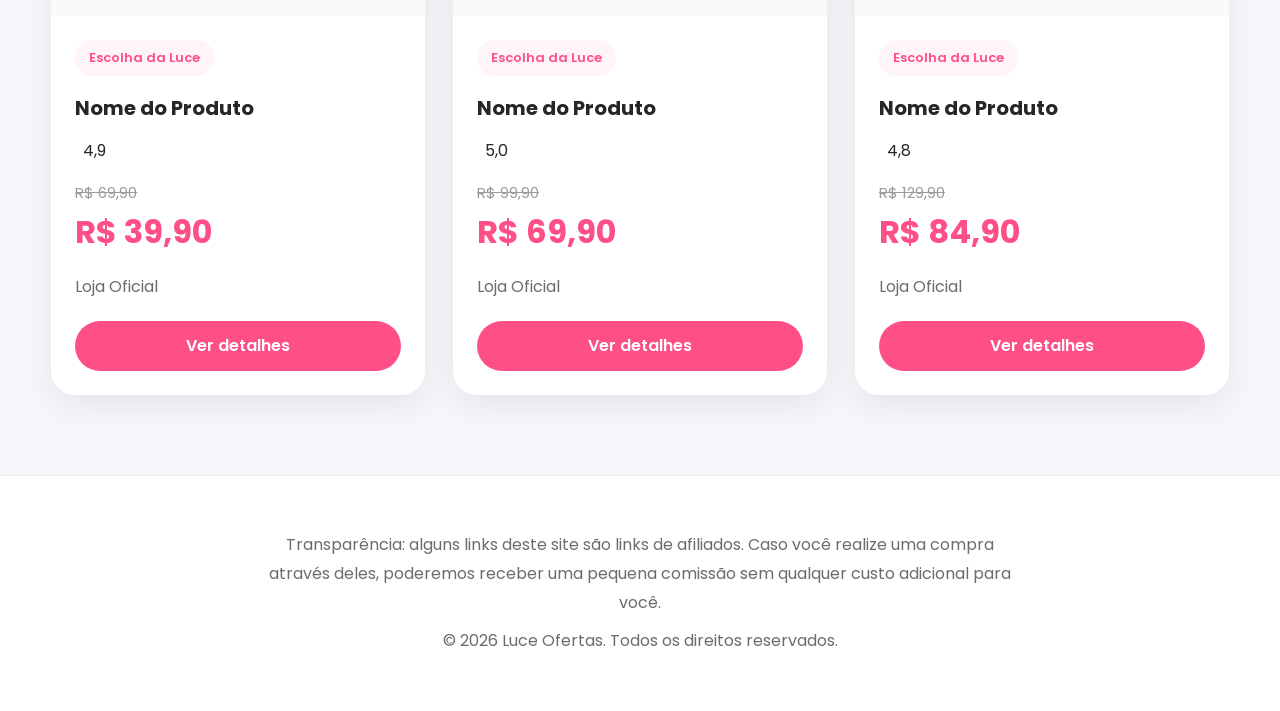
==== commit 8a79355a: "luce 2.0" ====
--- a/index.html
+++ b/index.html
@@ -15,7 +15,7 @@
 
     <link rel="preconnect" href="https://fonts.gstatic.com" crossorigin>
 
-    <link href="https://fonts.googleapis.com/css2?family=Poppins:wght@300;400;500;600;700;800&display=swap" rel="stylesheet">
+    <link href="https://fonts.googleapis.com/css2?family=Poppins:wght@300;400;400;500;600;700;800&display=swap" rel="stylesheet">
 
     <script src="https://unpkg.com/lucide@latest"></script>
 
@@ -23,15 +23,17 @@
 
 <body>
 
+<!-- ================= HEADER ================= -->
+
 <header>
 
-    <div class="container header-container">
+    <div class="container header">
 
         <a href="#" class="logo">
 
-            <span class="logo-destaque">Luce</span>
-
-            <span class="logo-texto">Ofertas</span>
+            <span class="logo-rosa">Luce</span>
+
+            <span class="logo-preto">Ofertas</span>
 
         </a>
 
@@ -41,20 +43,20 @@
 
             <input
                 type="text"
-                placeholder="O que você procura hoje?"
+                placeholder="Pesquise um produto..."
             >
 
         </div>
 
-        <div class="header-acoes">
-
-            <button class="icone-btn" aria-label="Favoritos">
+        <div class="acoes">
+
+            <button class="botao-icone">
 
                 <i data-lucide="heart"></i>
 
             </button>
 
-            <button class="icone-btn" aria-label="Menu">
+            <button class="botao-icone">
 
                 <i data-lucide="menu"></i>
 
@@ -66,11 +68,13 @@
 
 </header>
 
-<section class="barra-transparencia">
-
-    <div class="container barra-container">
-
-        <div class="info">
+<!-- ================= TRANSPARÊNCIA ================= -->
+
+<section class="transparencia">
+
+    <div class="container transparencia-grid">
+
+        <div class="item-transparencia">
 
             <i data-lucide="badge-check"></i>
 
@@ -78,15 +82,15 @@
 
         </div>
 
-        <div class="info">
-
-            <i data-lucide="store"></i>
+        <div class="item-transparencia">
+
+            <i data-lucide="shopping-bag"></i>
 
             <span>Links oficiais da Shopee</span>
 
         </div>
 
-        <div class="info">
+        <div class="item-transparencia">
 
             <i data-lucide="shield-check"></i>
 
@@ -98,9 +102,11 @@
 
 </section>
 
+<!-- ================= CATEGORIAS ================= -->
+
 <nav class="categorias">
 
-    <div class="container categorias-container">
+    <div class="container categorias-grid">
 
         <button>
 
@@ -146,13 +152,15 @@
 
 </nav>
 
+<!-- ================= BANNER ================= -->
+
 <section class="banner">
 
-    <div class="container banner-container">
+    <div class="container banner-grid">
 
         <div class="banner-texto">
 
-            <span class="mini-titulo">
+            <span class="mini">
 
                 LUCE OFERTAS
 
@@ -167,20 +175,20 @@
             <p>
 
                 Selecionamos produtos com bom custo-benefício,
-                boas avaliações e vendedores confiáveis para
-                facilitar sua busca.
+                boas avaliações e vendedores confiáveis
+                para facilitar sua busca.
 
             </p>
 
-            <div class="banner-botoes">
-
-                <a href="#" class="btn-principal">
+            <div class="botoes-banner">
+
+                <a href="#" class="botao-principal">
 
                     Ver ofertas
 
                 </a>
 
-                <a href="#" class="btn-secundario">
+                <a href="#" class="botao-secundario">
 
                     Como funciona
 
@@ -192,7 +200,7 @@
 
         <div class="banner-card">
 
-            <div class="banner-card-topo">
+            <div class="titulo-card">
 
                 <i data-lucide="sparkles"></i>
 
@@ -202,15 +210,16 @@
 
             <h3>
 
-                Apenas ofertas que chamaram nossa atenção.
+                Menos tempo procurando.
+                Mais tempo aproveitando.
 
             </h3>
 
             <p>
 
-                Nosso objetivo é economizar o seu tempo.
-                Você encontra aqui produtos escolhidos com
-                critério e transparência.
+                Aqui você encontra ofertas escolhidas
+                manualmente com foco em qualidade,
+                organização e transparência.
 
             </p>
 
@@ -220,11 +229,13 @@
 
 </section>
 
-<section class="escolha-luce">
+<!-- ================= ESCOLHA DA LUCE ================= -->
+
+<section class="escolha">
 
     <div class="container">
 
-        <div class="titulo-central">
+        <div class="titulo-centro">
 
             <h2>
 
@@ -234,16 +245,17 @@
 
             <p>
 
-                Antes de divulgar uma oferta, analisamos o produto,
-                a reputação da loja e o custo-benefício.
+                Antes de divulgar um produto,
+                verificamos avaliações, loja
+                e custo-benefício.
 
             </p>
 
         </div>
 
-        <div class="vantagens-grid">
-
-            <div class="vantagem-card">
+        <div class="cards-escolha">
+
+            <div class="card-escolha">
 
                 <i data-lucide="circle-check-big"></i>
 
@@ -255,13 +267,13 @@
 
                 <p>
 
-                    Cada oferta é escolhida manualmente.
+                    Produtos escolhidos um a um.
 
                 </p>
 
             </div>
 
-            <div class="vantagem-card">
+            <div class="card-escolha">
 
                 <i data-lucide="star"></i>
 
@@ -273,12 +285,12 @@
 
                 <p>
 
-                    Priorizamos produtos com boas avaliações.
+                    Priorizamos boas avaliações.
 
                 </p>
 
             </div>
-                        <div class="vantagem-card">
+                        <div class="card-escolha">
 
                 <i data-lucide="badge-percent"></i>
 
@@ -296,7 +308,7 @@
 
             </div>
 
-            <div class="vantagem-card">
+            <div class="card-escolha">
 
                 <i data-lucide="shield-check"></i>
 
@@ -308,7 +320,9 @@
 
                 <p>
 
-                    Alguns links são de afiliados, sem custo adicional para você.
+                    Alguns links deste site são links de afiliados.
+                    Caso você compre através deles, podemos receber
+                    uma pequena comissão sem custo adicional para você.
 
                 </p>
 
@@ -320,27 +334,39 @@
 
 </section>
 
+<!-- ================= PRODUTOS ================= -->
+
 <section class="produtos">
 
     <div class="container">
 
-        <div class="titulo-secao">
-
-            <h2>Promoções do Dia</h2>
-
-            <a href="#">Ver todas</a>
-
-        </div>
-
-        <div class="grade-produtos">
-
-            <article class="card-produto">
-
-                <div class="imagem-produto">
+        <div class="topo-secao">
+
+            <h2>
+
+                Promoções do Dia
+
+            </h2>
+
+            <a href="#">
+
+                Ver todas
+
+            </a>
+
+        </div>
+
+        <div class="grid-produtos">
+
+            <!-- PRODUTO 1 -->
+
+            <article class="produto">
+
+                <div class="produto-imagem">
 
                     <img src="imagens/produto1.jpg" alt="Produto">
 
-                    <button class="favorito-card">
+                    <button class="favorito">
 
                         <i data-lucide="heart"></i>
 
@@ -348,9 +374,9 @@
 
                 </div>
 
-                <div class="conteudo-card">
-
-                    <span class="tag-card">
+                <div class="produto-info">
+
+                    <span class="selo">
 
                         Escolha da Luce
 
@@ -358,11 +384,11 @@
 
                     <h3>
 
-                        Nome do produto
+                        Nome do Produto
 
                     </h3>
 
-                    <div class="avaliacao">
+                    <div class="nota">
 
                         <i data-lucide="star"></i>
 
@@ -372,13 +398,13 @@
 
                     <div class="precos">
 
-                        <span class="preco-antigo">
-
-                            R$ 59,90
+                        <span class="antigo">
+
+                            R$ 69,90
 
                         </span>
 
-                        <span class="preco">
+                        <span class="atual">
 
                             R$ 39,90
 
@@ -386,13 +412,13 @@
 
                     </div>
 
-                    <p class="loja">
+                    <span class="loja">
 
                         Loja Oficial
 
-                    </p>
-
-                    <a href="#" class="btn-card">
+                    </span>
+
+                    <a href="#" class="btn-produto">
 
                         Ver detalhes
 
@@ -402,13 +428,15 @@
 
             </article>
 
-            <article class="card-produto">
-
-                <div class="imagem-produto">
+            <!-- PRODUTO 2 -->
+
+            <article class="produto">
+
+                <div class="produto-imagem">
 
                     <img src="imagens/produto2.jpg" alt="Produto">
 
-                    <button class="favorito-card">
+                    <button class="favorito">
 
                         <i data-lucide="heart"></i>
 
@@ -416,9 +444,9 @@
 
                 </div>
 
-                <div class="conteudo-card">
-
-                    <span class="tag-card">
+                <div class="produto-info">
+
+                    <span class="selo">
 
                         Escolha da Luce
 
@@ -426,11 +454,11 @@
 
                     <h3>
 
-                        Nome do produto
+                        Nome do Produto
 
                     </h3>
 
-                    <div class="avaliacao">
+                    <div class="nota">
 
                         <i data-lucide="star"></i>
 
@@ -440,27 +468,27 @@
 
                     <div class="precos">
 
-                        <span class="preco-antigo">
-
-                            R$ 79,90
+                        <span class="antigo">
+
+                            R$ 99,90
 
                         </span>
 
-                        <span class="preco">
-
-                            R$ 49,90
+                        <span class="atual">
+
+                            R$ 69,90
 
                         </span>
 
                     </div>
 
-                    <p class="loja">
+                    <span class="loja">
 
                         Loja Oficial
 
-                    </p>
-
-                    <a href="#" class="btn-card">
+                    </span>
+
+                    <a href="#" class="btn-produto">
 
                         Ver detalhes
 
@@ -470,13 +498,15 @@
 
             </article>
 
-            <article class="card-produto">
-
-                <div class="imagem-produto">
+            <!-- PRODUTO 3 -->
+
+            <article class="produto">
+
+                <div class="produto-imagem">
 
                     <img src="imagens/produto3.jpg" alt="Produto">
 
-                    <button class="favorito-card">
+                    <button class="favorito">
 
                         <i data-lucide="heart"></i>
 
@@ -484,9 +514,9 @@
 
                 </div>
 
-                <div class="conteudo-card">
-
-                    <span class="tag-card">
+                <div class="produto-info">
+
+                    <span class="selo">
 
                         Escolha da Luce
 
@@ -494,11 +524,11 @@
 
                     <h3>
 
-                        Nome do produto
+                        Nome do Produto
 
                     </h3>
 
-                    <div class="avaliacao">
+                    <div class="nota">
 
                         <i data-lucide="star"></i>
 
@@ -508,27 +538,27 @@
 
                     <div class="precos">
 
-                        <span class="preco-antigo">
-
-                            R$ 99,90
+                        <span class="antigo">
+
+                            R$ 129,90
 
                         </span>
 
-                        <span class="preco">
-
-                            R$ 69,90
+                        <span class="atual">
+
+                            R$ 84,90
 
                         </span>
 
                     </div>
 
-                    <p class="loja">
+                    <span class="loja">
 
                         Loja Oficial
 
-                    </p>
-
-                    <a href="#" class="btn-card">
+                    </span>
+
+                    <a href="#" class="btn-produto">
 
                         Ver detalhes
 
@@ -544,16 +574,17 @@
 
 </section>
 
+<!-- ================= RODAPÉ ================= -->
+
 <footer>
 
-    <div class="container footer-container">
+    <div class="container footer">
 
         <p>
 
-            Alguns links deste site são links de afiliados.
-            Caso você realize uma compra através deles,
-            poderemos receber uma pequena comissão,
-            sem custo adicional para você.
+            Transparência: alguns links deste site são links de afiliados.
+            Caso você realize uma compra através deles, poderemos receber
+            uma pequena comissão sem qualquer custo adicional para você.
 
         </p>
 
--- a/style.css
+++ b/style.css
@@ -1,6 +1,6 @@
-/*======================================
-RESET
-======================================*/
+/* ===================================================
+   RESET
+=================================================== */
 
 *{
     margin:0;
@@ -11,12 +11,20 @@
 :root{
 
     --rosa:#ff4f87;
-    --rosa-claro:#fff2f7;
+    --rosa-hover:#ff2d72;
+    --rosa-claro:#fff4f8;
+
+    --branco:#ffffff;
+
     --cinza:#f6f7fb;
-    --texto:#2f2f2f;
-    --texto-claro:#777;
-    --borda:#ececec;
-    --branco:#ffffff;
+    --cinza2:#eceef3;
+
+    --texto:#272727;
+    --texto2:#6c6c6c;
+
+    --sombra:0 12px 35px rgba(0,0,0,.07);
+
+    --borda:18px;
 
 }
 
@@ -28,941 +36,954 @@
 
 body{
 
+    background:var(--cinza);
+
+    color:var(--texto);
+
     font-family:'Poppins',sans-serif;
 
-    background:var(--cinza);
+}
+
+img{
+
+    width:100%;
+
+    display:block;
+
+}
+
+a{
+
+    text-decoration:none;
+
+}
+
+button{
+
+    font-family:'Poppins',sans-serif;
+
+    cursor:pointer;
+
+}
+
+.container{
+
+    width:min(1220px,92%);
+
+    margin:auto;
+
+}
+
+/* ===================================================
+   HEADER
+=================================================== */
+
+header{
+
+    background:var(--branco);
+
+    border-bottom:1px solid var(--cinza2);
+
+    position:sticky;
+
+    top:0;
+
+    z-index:999;
+
+}
+
+.header{
+
+    height:82px;
+
+    display:flex;
+
+    align-items:center;
+
+    justify-content:space-between;
+
+    gap:30px;
+
+}
+
+.logo{
+
+    display:flex;
+
+    align-items:center;
+
+    gap:6px;
+
+    font-size:30px;
+
+    font-weight:700;
+
+}
+
+.logo-rosa{
+
+    color:var(--rosa);
+
+}
+
+.logo-preto{
 
     color:var(--texto);
 
 }
 
-img{
+.pesquisa{
+
+    flex:1;
+
+    position:relative;
+
+}
+
+.pesquisa svg{
+
+    position:absolute;
+
+    left:18px;
+
+    top:50%;
+
+    transform:translateY(-50%);
+
+    width:19px;
+
+    height:19px;
+
+    color:#999;
+
+}
+
+.pesquisa input{
+
+    width:100%;
+
+    height:52px;
+
+    border:none;
+
+    outline:none;
+
+    background:#f3f4f8;
+
+    border-radius:50px;
+
+    padding-left:52px;
+
+    padding-right:20px;
+
+    transition:.25s;
+
+}
+
+.pesquisa input:focus{
+
+    background:white;
+
+    box-shadow:0 0 0 3px rgba(255,79,135,.18);
+
+}
+
+.acoes{
+
+    display:flex;
+
+    gap:12px;
+
+}
+
+.botao-icone{
+
+    width:46px;
+
+    height:46px;
+
+    border:none;
+
+    border-radius:50%;
+
+    background:white;
+
+    border:1px solid var(--cinza2);
+
+    display:flex;
+
+    justify-content:center;
+
+    align-items:center;
+
+    transition:.25s;
+
+}
+
+.botao-icone:hover{
+
+    background:var(--rosa);
+
+    color:white;
+
+}
+
+.botao-icone svg{
+
+    width:20px;
+
+    height:20px;
+
+}
+
+/* ===================================================
+   TRANSPARÊNCIA
+=================================================== */
+
+.transparencia{
+
+    background:white;
+
+    border-bottom:1px solid var(--cinza2);
+
+}
+
+.transparencia-grid{
+
+    display:flex;
+
+    justify-content:center;
+
+    gap:45px;
+
+    padding:18px 0;
+
+    flex-wrap:wrap;
+
+}
+
+.item-transparencia{
+
+    display:flex;
+
+    align-items:center;
+
+    gap:10px;
+
+    color:var(--texto2);
+
+    font-size:14px;
+
+}
+
+.item-transparencia svg{
+
+    width:20px;
+
+    height:20px;
+
+    color:var(--rosa);
+
+}
+
+/* ===================================================
+   CATEGORIAS
+=================================================== */
+
+.categorias{
+
+    background:white;
+
+}
+
+.categorias-grid{
+
+    display:flex;
+
+    gap:14px;
+
+    overflow:auto;
+
+    padding:22px 0;
+
+}
+
+.categorias-grid::-webkit-scrollbar{
+
+    display:none;
+
+}
+
+.categorias button{
+
+    display:flex;
+
+    align-items:center;
+
+    gap:10px;
+
+    border:none;
+
+    background:#fafafa;
+
+    padding:13px 22px;
+
+    border-radius:999px;
+
+    transition:.25s;
+
+    white-space:nowrap;
+
+    font-size:15px;
+
+}
+
+.categorias button svg{
+
+    width:18px;
+
+    height:18px;
+
+    color:var(--rosa);
+
+}
+
+.categorias button:hover{
+
+    background:var(--rosa);
+
+    color:white;
+
+}
+
+.categorias button:hover svg{
+
+    color:white;
+
+}
+
+/* ===================================================
+   BANNER
+=================================================== */
+
+.banner{
+
+    padding:70px 0;
+
+}
+
+.banner-grid{
+
+    display:grid;
+
+    grid-template-columns:1.3fr .7fr;
+
+    gap:40px;
+
+    align-items:center;
+
+}
+
+.mini{
+
+    display:inline-block;
+
+    color:var(--rosa);
+
+    font-size:13px;
+
+    font-weight:700;
+
+    letter-spacing:2px;
+
+    margin-bottom:18px;
+
+}
+
+.banner h1{
+
+    font-size:54px;
+
+    line-height:1.15;
+
+    margin-bottom:22px;
+
+}
+
+.banner p{
+
+    font-size:18px;
+
+    color:var(--texto2);
+
+    line-height:1.9;
+
+    max-width:620px;
+
+}
+
+.botoes-banner{
+
+    display:flex;
+
+    gap:15px;
+
+    margin-top:35px;
+
+}
+
+.botao-principal{
+
+    background:var(--rosa);
+
+    color:white;
+
+    padding:16px 28px;
+
+    border-radius:999px;
+
+    font-weight:600;
+
+    transition:.25s;
+
+}
+
+.botao-principal:hover{
+
+    background:var(--rosa-hover);
+
+}
+
+.botao-secundario{
+
+    background:white;
+
+    color:var(--texto);
+
+    border:1px solid var(--cinza2);
+
+    padding:16px 28px;
+
+    border-radius:999px;
+
+    transition:.25s;
+
+}
+
+.botao-secundario:hover{
+
+    border-color:var(--rosa);
+
+    color:var(--rosa);
+
+}
+
+.banner-card{
+
+    background:white;
+
+    border-radius:24px;
+
+    padding:35px;
+
+    box-shadow:var(--sombra);
+
+}
+
+.titulo-card{
+
+    display:flex;
+
+    align-items:center;
+
+    gap:10px;
+
+    color:var(--rosa);
+
+    font-weight:600;
+
+    margin-bottom:18px;
+
+}
+
+.titulo-card svg{
+
+    width:22px;
+
+    height:22px;
+
+}
+
+.banner-card h3{
+
+    font-size:26px;
+
+    line-height:1.35;
+
+    margin-bottom:16px;
+
+}
+
+.banner-card p{
+
+    color:var(--texto2);
+
+    line-height:1.8;
+
+}
+
+/* ===================================================
+   ESCOLHA DA LUCE
+=================================================== */
+
+.escolha{
+
+    padding:10px 0 70px;
+
+}
+
+.titulo-centro{
+
+    text-align:center;
+
+    margin-bottom:45px;
+
+}
+
+.titulo-centro h2{
+
+    font-size:38px;
+
+    margin-bottom:15px;
+
+}
+
+.titulo-centro p{
+
+    color:var(--texto2);
+
+    max-width:650px;
+
+    margin:auto;
+
+    line-height:1.8;
+
+}
+
+.cards-escolha{
+
+    display:grid;
+
+    grid-template-columns:repeat(4,1fr);
+
+    gap:22px;
+
+}
+
+.card-escolha{
+
+    background:white;
+
+    border-radius:22px;
+
+    padding:35px;
+
+    text-align:center;
+
+    box-shadow:var(--sombra);
+
+    transition:.25s;
+
+}
+
+.card-escolha:hover{
+
+    transform:translateY(-8px);
+
+}
+
+.card-escolha svg{
+
+    width:42px;
+
+    height:42px;
+
+    color:var(--rosa);
+
+    margin-bottom:18px;
+
+}
+
+.card-escolha h3{
+
+    margin-bottom:12px;
+
+}
+
+.card-escolha p{
+
+    color:var(--texto2);
+
+    line-height:1.7;
+
+}
+
+/* ===================================================
+   PRODUTOS
+=================================================== */
+
+.produtos{
+
+    padding-bottom:80px;
+
+}
+
+.topo-secao{
+
+    display:flex;
+
+    justify-content:space-between;
+
+    align-items:center;
+
+    margin-bottom:30px;
+
+}
+
+.topo-secao h2{
+
+    font-size:34px;
+
+}
+
+.topo-secao a{
+
+    color:var(--rosa);
+
+    font-weight:600;
+
+}
+
+.grid-produtos{
+
+    display:grid;
+
+    grid-template-columns:repeat(3,1fr);
+
+    gap:28px;
+
+}
+
+.produto{
+
+    background:white;
+
+    border-radius:24px;
+
+    overflow:hidden;
+
+    box-shadow:var(--sombra);
+
+    transition:.30s;
+
+}
+
+.produto:hover{
+
+    transform:translateY(-8px);
+
+}
+
+.produto-imagem{
+
+    position:relative;
+
+    background:#fafafa;
+
+}
+
+.produto-imagem img{
+
+    height:270px;
+
+    object-fit:cover;
+
+}
+
+.favorito{
+
+    position:absolute;
+
+    top:16px;
+
+    right:16px;
+
+    width:44px;
+
+    height:44px;
+
+    border:none;
+
+    border-radius:50%;
+
+    background:white;
+
+    display:flex;
+
+    justify-content:center;
+
+    align-items:center;
+
+    box-shadow:0 10px 25px rgba(0,0,0,.08);
+
+}
+
+.favorito svg{
+
+    width:18px;
+
+    height:18px;
+
+    color:var(--rosa);
+
+}
+
+.produto-info{
+
+    padding:24px;
+
+}
+
+.selo{
+
+    display:inline-block;
+
+    padding:8px 14px;
+
+    border-radius:999px;
+
+    background:var(--rosa-claro);
+
+    color:var(--rosa);
+
+    font-size:13px;
+
+    font-weight:600;
+
+    margin-bottom:18px;
+
+}
+
+.produto-info h3{
+
+    font-size:20px;
+
+    line-height:1.4;
+
+    margin-bottom:16px;
+
+}
+
+.nota{
+
+    display:flex;
+
+    align-items:center;
+
+    gap:8px;
+
+    margin-bottom:18px;
+
+}
+
+.nota svg{
+
+    width:18px;
+
+    height:18px;
+
+    color:#ffb400;
+
+    fill:#ffb400;
+
+}
+
+.precos{
+
+    display:flex;
+
+    flex-direction:column;
+
+    gap:4px;
+
+    margin-bottom:18px;
+
+}
+
+.antigo{
+
+    text-decoration:line-through;
+
+    color:#9b9b9b;
+
+    font-size:15px;
+
+}
+
+.atual{
+
+    font-size:32px;
+
+    font-weight:700;
+
+    color:var(--rosa);
+
+}
+
+.loja{
 
     display:block;
 
-    width:100%;
-
-}
-
-a{
-
-    text-decoration:none;
-
-}
-
-button{
-
-    font-family:'Poppins',sans-serif;
-
-    cursor:pointer;
-
-}
-
-.container{
-
-    width:min(1200px,92%);
-
-    margin:auto;
-
-}
-
-/*======================================
-HEADER
-======================================*/
-
-header{
+    color:var(--texto2);
+
+    margin-bottom:22px;
+
+}
+
+.btn-produto{
+
+    display:flex;
+
+    justify-content:center;
+
+    align-items:center;
+
+    height:50px;
+
+    background:var(--rosa);
+
+    color:white;
+
+    border-radius:999px;
+
+    font-weight:600;
+
+    transition:.25s;
+
+}
+
+.btn-produto:hover{
+
+    background:var(--rosa-hover);
+
+}
+
+/* ===================================================
+   FOOTER
+=================================================== */
+
+footer{
 
     background:white;
 
-    position:sticky;
-
-    top:0;
-
-    z-index:999;
-
-    border-bottom:1px solid var(--borda);
-
-}
-
-.header-container{
-
-    height:82px;
-
-    display:flex;
-
-    align-items:center;
-
-    justify-content:space-between;
-
-    gap:25px;
-
-}
-
-.logo{
-
-    display:flex;
-
-    gap:8px;
-
-    align-items:center;
-
-    font-size:28px;
-
-    font-weight:700;
-
-    color:var(--texto);
-
-}
-
-.logo-destaque{
-
-    color:var(--rosa);
-
-}
-
-.pesquisa{
-
-    flex:1;
-
-    position:relative;
-
-}
-
-.pesquisa svg{
-
-    position:absolute;
-
-    left:18px;
-
-    top:50%;
-
-    transform:translateY(-50%);
-
-    width:20px;
-
-    height:20px;
-
-    color:#999;
-
-}
-
-.pesquisa input{
-
-    width:100%;
-
-    height:50px;
-
-    border:none;
-
-    outline:none;
-
-    background:#f2f3f7;
-
-    border-radius:50px;
-
-    padding-left:52px;
-
-    padding-right:20px;
-
-    font-size:15px;
-
-}
-
-.pesquisa input:focus{
-
-    background:white;
-
-    box-shadow:0 0 0 3px rgba(255,79,135,.15);
-
-}
-
-.header-acoes{
-
-    display:flex;
-
-    gap:10px;
-
-}
-
-.icone-btn{
-
-    width:46px;
-
-    height:46px;
-
-    border:none;
-
-    border-radius:50%;
-
-    background:white;
-
-    border:1px solid var(--borda);
-
-    display:flex;
-
-    align-items:center;
-
-    justify-content:center;
-
-    transition:.25s;
-
-}
-
-.icone-btn:hover{
-
-    background:var(--rosa);
-
-    color:white;
-
-    border-color:var(--rosa);
-
-}
-
-.icone-btn svg{
-
-    width:20px;
-
-    height:20px;
-
-}
-
-/*======================================
-BARRA
-======================================*/
-
-.barra-transparencia{
-
-    background:white;
-
-    border-bottom:1px solid var(--borda);
-
-}
-
-.barra-container{
-
-    display:flex;
-
-    justify-content:center;
-
-    gap:40px;
-
-    padding:18px 0;
-
-    flex-wrap:wrap;
-
-}
-
-.info{
-
-    display:flex;
-
-    align-items:center;
-
-    gap:10px;
-
-    font-size:14px;
-
-    color:#555;
-
-}
-
-.info svg{
-
-    color:var(--rosa);
-
-    width:20px;
-
-    height:20px;
-
-}
-
-/*======================================
-CATEGORIAS
-======================================*/
-
-.categorias{
-
-    background:white;
-
-}
-
-.categorias-container{
-
-    display:flex;
-
-    gap:16px;
-
-    overflow:auto;
-
-    padding:20px 0;
-
-}
-
-.categorias-container::-webkit-scrollbar{
-
-    display:none;
-
-}
-
-.categorias button{
-
-    display:flex;
-
-    align-items:center;
-
-    gap:10px;
-
-    padding:14px 22px;
-
-    border:none;
-
-    border-radius:50px;
-
-    background:#fafafa;
-
-    transition:.25s;
-
-    white-space:nowrap;
-
-    font-size:15px;
-
-}
-
-.categorias button svg{
-
-    width:20px;
-
-    height:20px;
-
-    color:var(--rosa);
-
-}
-
-.categorias button:hover{
-
-    background:var(--rosa);
-
-    color:white;
-
-}
-
-.categorias button:hover svg{
-
-    color:white;
-
-}
-
-/*======================================
-BANNER
-======================================*/
-
-.banner{
-
-    padding:70px 0;
-
-}
-
-.banner-container{
-
-    display:grid;
-
-    grid-template-columns:1.3fr .7fr;
-
-    gap:40px;
-
-    align-items:center;
-
-}
-
-.mini-titulo{
-
-    color:var(--rosa);
-
-    font-weight:700;
-
-    letter-spacing:2px;
-
-    font-size:13px;
-
-}
-
-.banner h1{
-
-    font-size:52px;
-
-    line-height:1.15;
-
-    margin:18px 0;
-
-}
-
-.banner p{
-
-    color:#666;
-
-    font-size:18px;
+    border-top:1px solid var(--cinza2);
+
+}
+
+.footer{
+
+    padding:45px 0;
+
+    text-align:center;
+
+}
+
+.footer p{
+
+    color:var(--texto2);
 
     line-height:1.8;
 
-    max-width:650px;
-
-}
-
-.banner-botoes{
-
-    display:flex;
-
-    gap:15px;
-
-    margin-top:35px;
-
-}
-
-.btn-principal{
-
-    background:var(--rosa);
-
-    color:white;
-
-    padding:15px 28px;
-
-    border-radius:50px;
-
-    font-weight:600;
-
-}
-
-.btn-secundario{
-
-    background:white;
-
-    color:#555;
-
-    border:1px solid var(--borda);
-
-    padding:15px 28px;
-
-    border-radius:50px;
-
-    font-weight:600;
-
-}
-
-.banner-card{
-
-    background:white;
-
-    border-radius:24px;
-
-    padding:35px;
-
-    box-shadow:0 15px 40px rgba(0,0,0,.06);
-
-}
-
-.banner-card-topo{
-
-    display:flex;
-
-    align-items:center;
-
-    gap:10px;
-
-    color:var(--rosa);
-
-    font-weight:600;
-
-    margin-bottom:20px;
-
-}
-
-.banner-card-topo svg{
-
-    width:22px;
-
-    height:22px;
-
-}
-
-/*======================================
-ESCOLHA DA LUCE
-======================================*/
-
-.escolha-luce{
-
-    padding:30px 0 60px;
-
-}
-
-.titulo-central{
-
-    text-align:center;
-
-    margin-bottom:45px;
-
-}
-
-.titulo-central h2{
-
-    font-size:38px;
-
-    margin-bottom:12px;
-
-}
-
-.titulo-central p{
-
-    color:var(--texto-claro);
-
-    max-width:700px;
-
-    margin:auto;
-
-    line-height:1.8;
-
-}
-
-.vantagens-grid{
-
-    display:grid;
-
-    grid-template-columns:repeat(4,1fr);
-
-    gap:22px;
-
-}
-
-.vantagem-card{
-
-    background:white;
-
-    border-radius:22px;
-
-    padding:35px;
-
-    text-align:center;
-
-    transition:.30s;
-
-    border:1px solid var(--borda);
-
-}
-
-.vantagem-card:hover{
-
-    transform:translateY(-8px);
-
-    box-shadow:0 18px 35px rgba(0,0,0,.08);
-
-}
-
-.vantagem-card svg{
-
-    width:42px;
-
-    height:42px;
-
-    color:var(--rosa);
-
-    margin-bottom:20px;
-
-}
-
-.vantagem-card h3{
-
-    margin-bottom:10px;
-
-    font-size:20px;
-
-}
-
-.vantagem-card p{
-
-    color:var(--texto-claro);
-
-    line-height:1.7;
-
-}
-
-/*======================================
-PRODUTOS
-======================================*/
-
-.produtos{
-
-    padding:20px 0 80px;
-
-}
-
-.titulo-secao{
-
-    display:flex;
-
-    justify-content:space-between;
-
-    align-items:center;
-
-    margin-bottom:30px;
-
-}
-
-.titulo-secao h2{
-
-    font-size:34px;
-
-}
-
-.titulo-secao a{
-
-    color:var(--rosa);
-
-    font-weight:600;
-
-}
-
-.grade-produtos{
-
-    display:grid;
-
-    grid-template-columns:repeat(3,1fr);
-
-    gap:30px;
-
-}
-
-.card-produto{
-
-    background:white;
-
-    border-radius:24px;
-
-    overflow:hidden;
-
-    transition:.30s;
-
-    border:1px solid var(--borda);
-
-}
-
-.card-produto:hover{
-
-    transform:translateY(-8px);
-
-    box-shadow:0 20px 40px rgba(0,0,0,.08);
-
-}
-
-.imagem-produto{
-
-    position:relative;
-
-    background:#fafafa;
-
-}
-
-.imagem-produto img{
-
-    height:280px;
-
-    object-fit:cover;
-
-}
-
-.favorito-card{
-
-    position:absolute;
-
-    top:16px;
-
-    right:16px;
-
-    width:42px;
-
-    height:42px;
-
-    border:none;
-
-    border-radius:50%;
-
-    background:white;
-
-    display:flex;
-
-    justify-content:center;
-
-    align-items:center;
-
-    box-shadow:0 8px 20px rgba(0,0,0,.08);
-
-}
-
-.favorito-card svg{
-
-    width:18px;
-
-    height:18px;
-
-    color:var(--rosa);
-
-}
-
-.conteudo-card{
-
-    padding:24px;
-
-}
-
-.tag-card{
-
-    display:inline-flex;
-
-    background:var(--rosa-claro);
-
-    color:var(--rosa);
-
-    padding:8px 14px;
-
-    border-radius:30px;
-
-    font-size:13px;
-
-    font-weight:600;
-
-    margin-bottom:18px;
-
-}
-
-.conteudo-card h3{
-
-    font-size:20px;
-
-    margin-bottom:15px;
-
-    line-height:1.4;
-
-}
-
-.avaliacao{
-
-    display:flex;
-
-    align-items:center;
-
-    gap:8px;
-
-    margin-bottom:18px;
-
-}
-
-.avaliacao svg{
-
-    width:18px;
-
-    height:18px;
-
-    color:#ffb400;
-
-    fill:#ffb400;
-
-}
-
-.precos{
-
-    display:flex;
-
-    flex-direction:column;
-
-    gap:5px;
-
-    margin-bottom:18px;
-
-}
-
-.preco-antigo{
-
-    color:#999;
-
-    text-decoration:line-through;
-
-    font-size:15px;
-
-}
-
-.preco{
-
-    font-size:32px;
-
-    font-weight:700;
-
-    color:var(--rosa);
-
-}
-
-.loja{
-
-    color:var(--texto-claro);
-
-    margin-bottom:22px;
-
-}
-
-.btn-card{
-
-    display:flex;
-
-    justify-content:center;
-
-    align-items:center;
-
-    height:50px;
-
-    background:var(--rosa);
-
-    color:white;
-
-    border-radius:50px;
-
-    font-weight:600;
-
-    transition:.25s;
-
-}
-
-.btn-card:hover{
-
-    opacity:.92;
-
-}
-
-/*======================================
-FOOTER
-======================================*/
-
-footer{
-
-    background:white;
-
-    border-top:1px solid var(--borda);
-
-}
-
-.footer-container{
-
-    padding:40px 0;
-
-    text-align:center;
-
-}
-
-.footer-container p{
-
-    color:var(--texto-claro);
-
-    line-height:1.8;
-
-    max-width:750px;
+    max-width:760px;
 
     margin:10px auto;
 
 }
 
-/*======================================
-RESPONSIVO
-======================================*/
-
-@media(max-width:992px){
-
-.banner-container{
-
-    grid-template-columns:1fr;
-
-}
-
-.vantagens-grid{
-
-    grid-template-columns:repeat(2,1fr);
-
-}
-
-.grade-produtos{
-
-    grid-template-columns:repeat(2,1fr);
-
-}
+/* ===================================================
+   RESPONSIVO
+=================================================== */
+
+@media(max-width:1000px){
+
+    .banner-grid{
+
+        grid-template-columns:1fr;
+
+    }
+
+    .cards-escolha{
+
+        grid-template-columns:repeat(2,1fr);
+
+    }
+
+    .grid-produtos{
+
+        grid-template-columns:repeat(2,1fr);
+
+    }
 
 }
 
 @media(max-width:768px){
 
-.header-container{
-
-    flex-wrap:wrap;
-
-    height:auto;
-
-    padding:20px 0;
-
-}
-
-.logo{
-
-    width:100%;
-
-    justify-content:center;
-
-}
-
-.pesquisa{
-
-    width:100%;
-
-}
-
-.header-acoes{
-
-    margin-left:auto;
-
-}
-
-.banner h1{
-
-    font-size:36px;
-
-}
-
-.banner-botoes{
-
-    flex-direction:column;
-
-}
-
-.btn-principal,
-.btn-secundario{
-
-    text-align:center;
-
-}
-
-.vantagens-grid{
-
-    grid-template-columns:1fr;
-
-}
-
-.grade-produtos{
-
-    grid-template-columns:1fr;
-
-}
-
-.titulo-secao{
-
-    flex-direction:column;
-
-    align-items:flex-start;
-
-    gap:12px;
-
-}
+    .header{
+
+        flex-wrap:wrap;
+
+        height:auto;
+
+        padding:20px 0;
+
+    }
+
+    .logo{
+
+        width:100%;
+
+        justify-content:center;
+
+    }
+
+    .pesquisa{
+
+        width:100%;
+
+    }
+
+    .banner h1{
+
+        font-size:38px;
+
+    }
+
+    .botoes-banner{
+
+        flex-direction:column;
+
+    }
+
+    .cards-escolha{
+
+        grid-template-columns:1fr;
+
+    }
+
+    .grid-produtos{
+
+        grid-template-columns:1fr;
+
+    }
 
 }
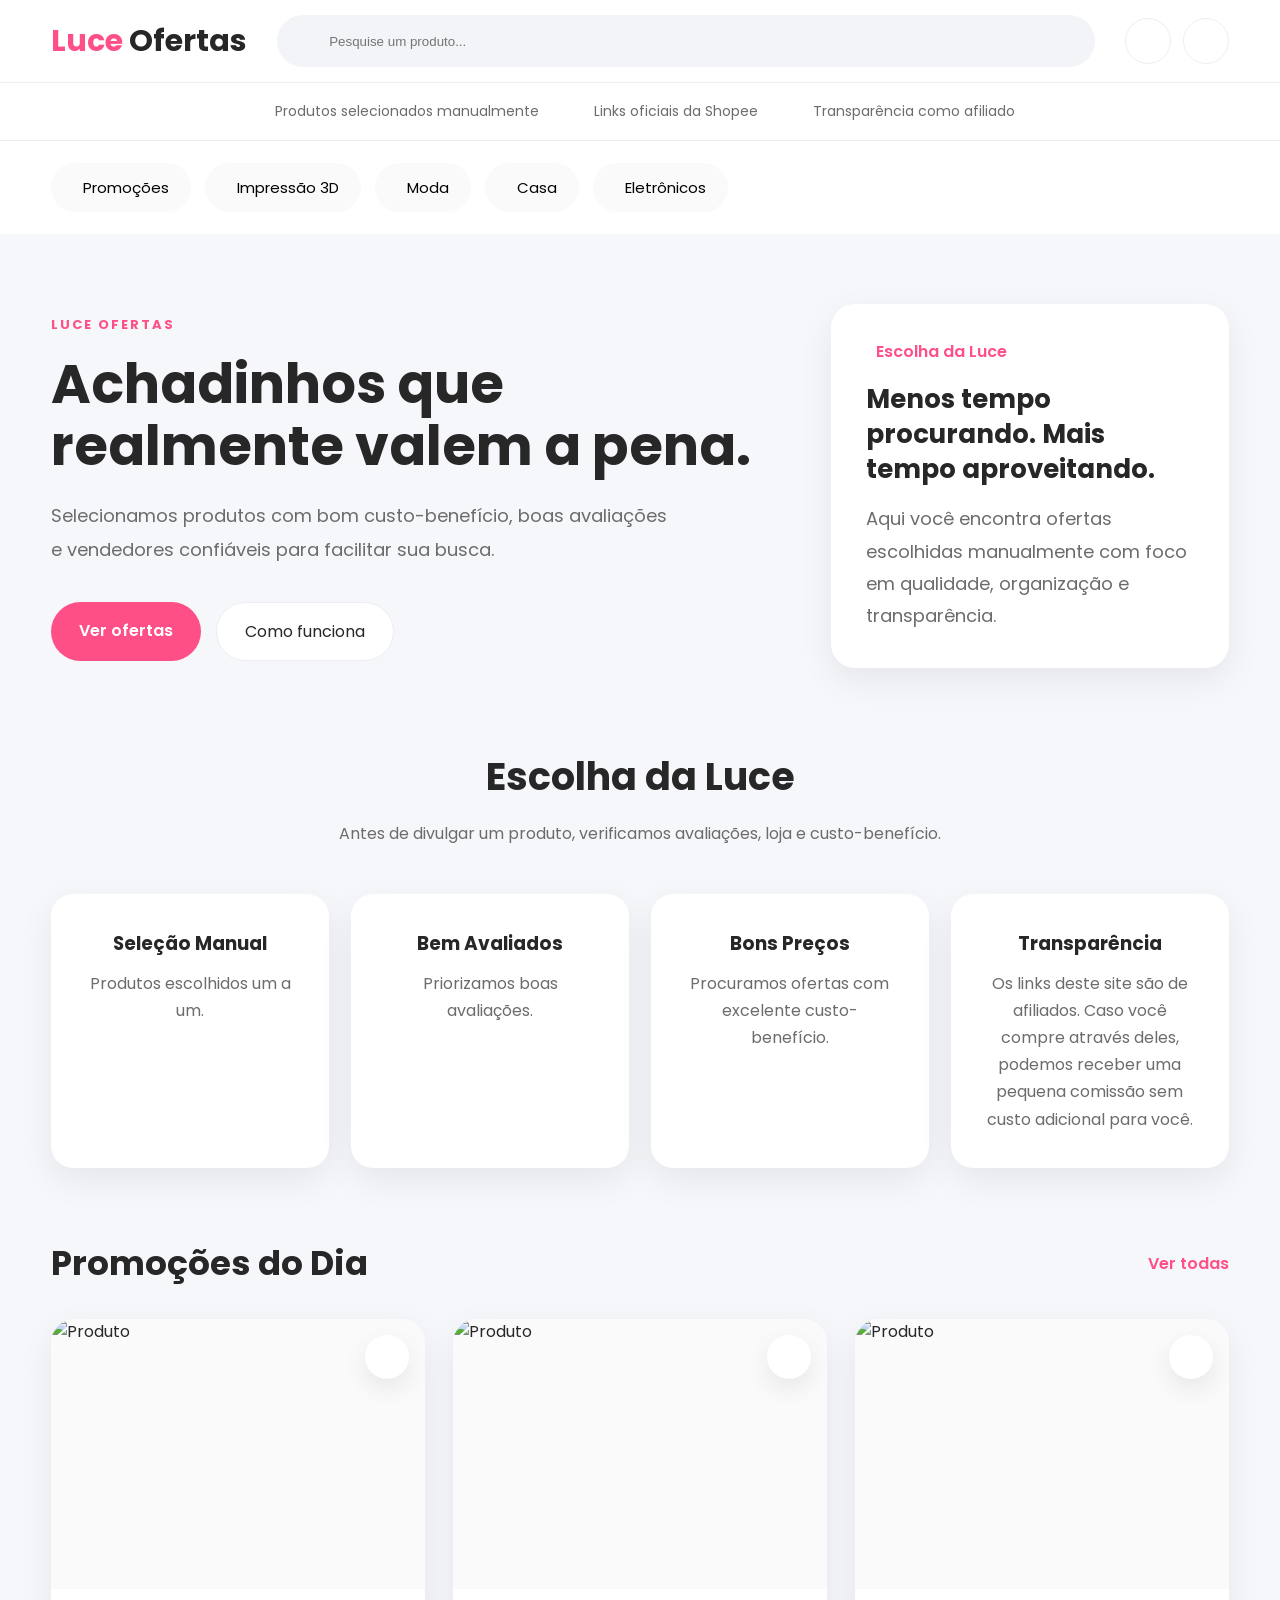
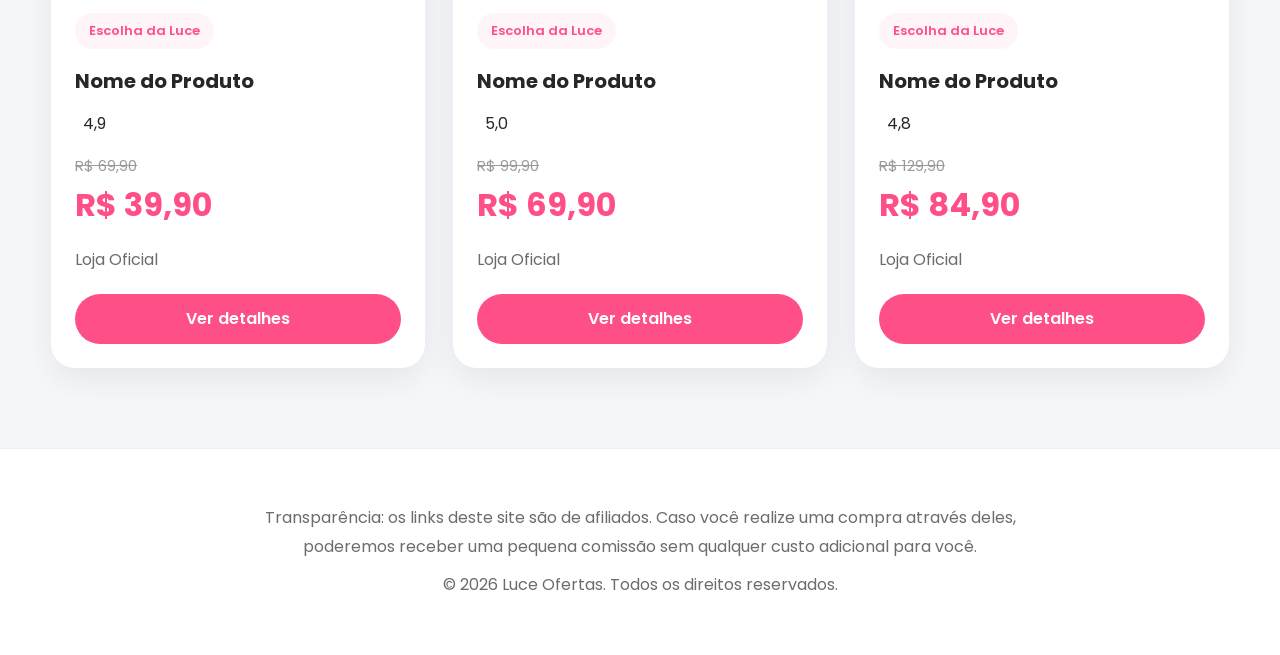
==== commit 3922c625: "luce 2.1" ====
--- a/index.html
+++ b/index.html
@@ -320,7 +320,7 @@
 
                 <p>
 
-                    Alguns links deste site são links de afiliados.
+                    Os links deste site são de afiliados.
                     Caso você compre através deles, podemos receber
                     uma pequena comissão sem custo adicional para você.
 
@@ -582,7 +582,7 @@
 
         <p>
 
-            Transparência: alguns links deste site são links de afiliados.
+            Transparência: os links deste site são de afiliados.
             Caso você realize uma compra através deles, poderemos receber
             uma pequena comissão sem qualquer custo adicional para você.
 
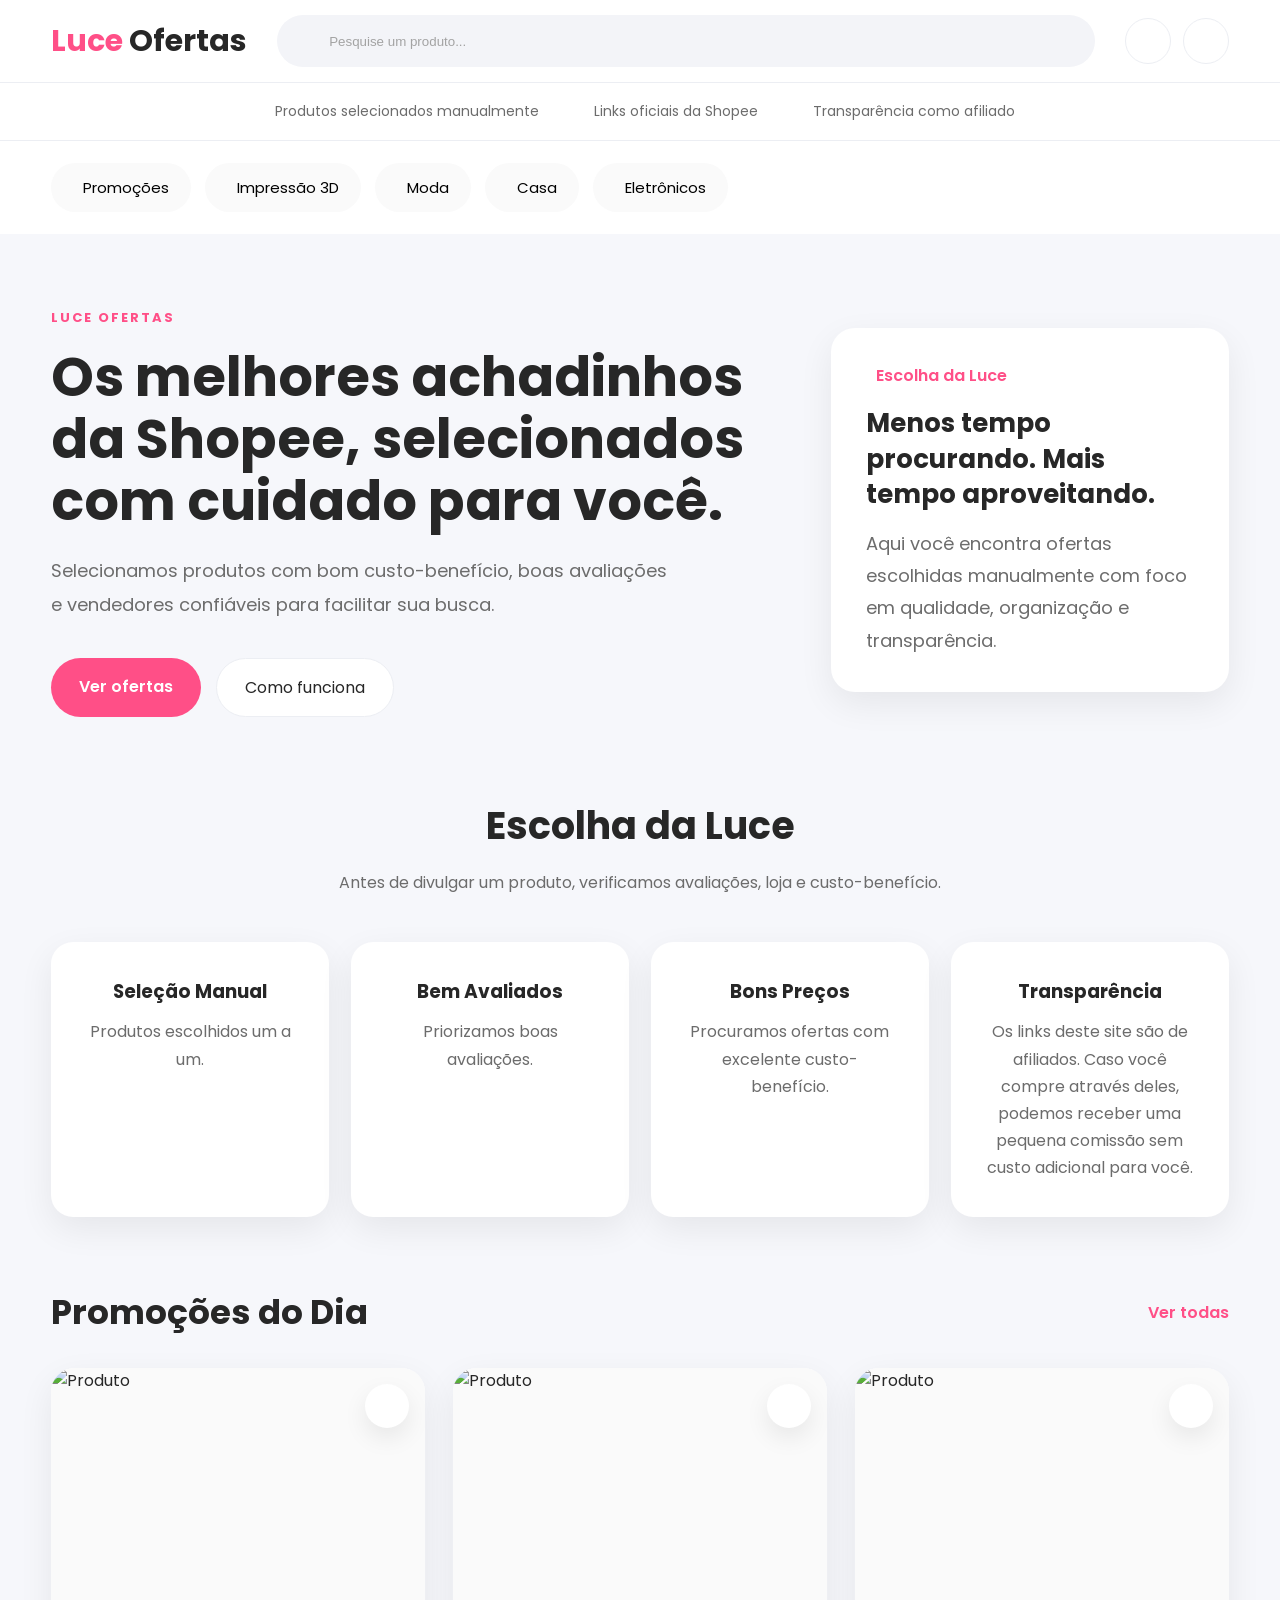
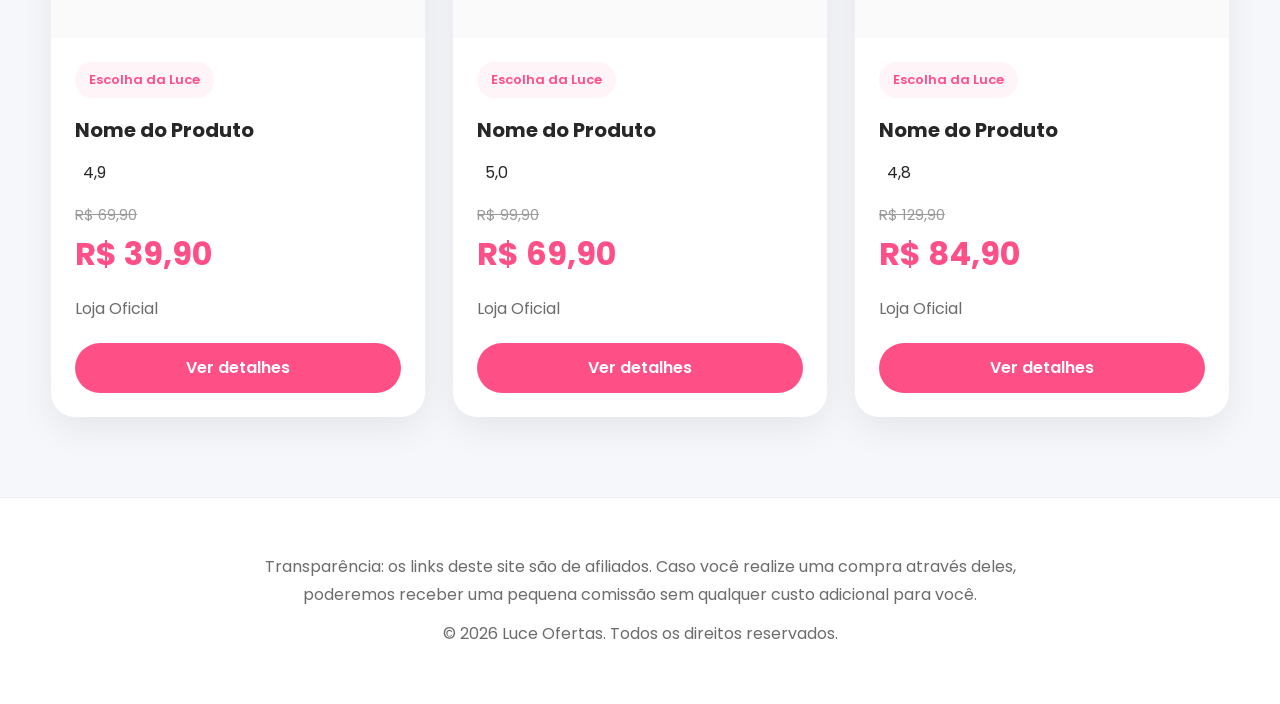
==== commit ac114f84: "luce 3.0" ====
--- a/index.html
+++ b/index.html
@@ -168,7 +168,7 @@
 
             <h1>
 
-                Achadinhos que realmente valem a pena.
+                Os melhores achadinhos da Shopee, selecionados com cuidado para você.
 
             </h1>
 
--- a/style.css
+++ b/style.css
@@ -986,4 +986,574 @@
 
     }
 
-}+}
+
+/* ===================================================
+   PÁGINA DO PRODUTO
+=================================================== */
+
+.pagina-produto{
+
+    padding:50px 0 70px;
+
+}
+
+.voltar{
+
+    display:inline-flex;
+
+    align-items:center;
+
+    gap:10px;
+
+    color:var(--texto2);
+
+    margin-bottom:35px;
+
+    font-weight:500;
+
+    transition:.25s;
+
+}
+
+.voltar:hover{
+
+    color:var(--rosa);
+
+}
+
+.voltar svg{
+
+    width:18px;
+
+    height:18px;
+
+}
+
+.produto-detalhes{
+
+    display:grid;
+
+    grid-template-columns:1fr 1fr;
+
+    gap:60px;
+
+    align-items:flex-start;
+
+}
+
+.galeria-produto{
+
+    position:sticky;
+
+    top:120px;
+
+}
+
+.imagem-principal{
+
+    background:white;
+
+    border-radius:24px;
+
+    overflow:hidden;
+
+    box-shadow:var(--sombra);
+
+}
+
+.imagem-principal img{
+
+    width:100%;
+
+    height:520px;
+
+    object-fit:cover;
+
+}
+
+.miniaturas{
+
+    display:grid;
+
+    grid-template-columns:repeat(4,1fr);
+
+    gap:14px;
+
+    margin-top:18px;
+
+}
+
+.miniaturas img{
+
+    background:white;
+
+    border-radius:14px;
+
+    cursor:pointer;
+
+    border:2px solid transparent;
+
+    transition:.25s;
+
+    height:95px;
+
+    object-fit:cover;
+
+}
+
+.miniaturas img:hover{
+
+    border-color:var(--rosa);
+
+}
+
+.informacoes-produto h1{
+
+    font-size:42px;
+
+    line-height:1.25;
+
+    margin:18px 0;
+
+}
+
+.avaliacao-produto{
+
+    display:flex;
+
+    align-items:center;
+
+    gap:10px;
+
+    margin-bottom:25px;
+
+}
+
+.avaliacao-produto svg{
+
+    width:20px;
+
+    height:20px;
+
+    color:#ffb400;
+
+    fill:#ffb400;
+
+}
+
+.avaliacao-produto small{
+
+    color:var(--texto2);
+
+}
+
+.precos-produto{
+
+    display:flex;
+
+    flex-direction:column;
+
+    gap:8px;
+
+    margin-bottom:35px;
+
+}
+
+.preco-atual{
+
+    font-size:48px;
+
+    font-weight:700;
+
+    color:var(--rosa);
+
+}
+
+.dados-produto{
+
+    display:grid;
+
+    grid-template-columns:repeat(3,1fr);
+
+    gap:18px;
+
+    margin-bottom:35px;
+
+}
+
+.dados-produto div{
+
+    background:white;
+
+    border-radius:18px;
+
+    padding:20px;
+
+    box-shadow:var(--sombra);
+
+}
+
+.dados-produto strong{
+
+    display:block;
+
+    margin-bottom:8px;
+
+    font-size:14px;
+
+}
+
+.dados-produto span{
+
+    color:var(--texto2);
+
+}
+
+.motivo-luce{
+
+    background:white;
+
+    border-radius:24px;
+
+    padding:30px;
+
+    margin-bottom:25px;
+
+    box-shadow:var(--sombra);
+
+}
+
+.motivo-luce h2{
+
+    margin-bottom:18px;
+
+    font-size:24px;
+
+}
+
+.motivo-luce p{
+
+    color:var(--texto2);
+
+    line-height:1.9;
+
+}
+
+.transparencia-produto{
+
+    display:flex;
+
+    gap:16px;
+
+    align-items:flex-start;
+
+    background:#fff7fa;
+
+    border:1px solid #ffd7e5;
+
+    border-radius:20px;
+
+    padding:22px;
+
+    margin-bottom:30px;
+
+}
+
+.transparencia-produto svg{
+
+    width:24px;
+
+    height:24px;
+
+    color:var(--rosa);
+
+    flex-shrink:0;
+
+}
+
+.transparencia-produto p{
+
+    color:var(--texto2);
+
+    line-height:1.8;
+
+}
+
+.btn-shopee{
+
+    width:100%;
+
+    height:58px;
+
+    background:var(--rosa);
+
+    color:white;
+
+    border-radius:999px;
+
+    display:flex;
+
+    justify-content:center;
+
+    align-items:center;
+
+    gap:10px;
+
+    font-size:17px;
+
+    font-weight:600;
+
+    transition:.25s;
+
+}
+
+.btn-shopee:hover{
+
+    background:var(--rosa-hover);
+
+}
+
+.btn-shopee svg{
+
+    width:18px;
+
+    height:18px;
+
+}
+
+/* ===================================================
+   PRODUTOS RELACIONADOS
+=================================================== */
+
+.produtos-relacionados{
+
+    padding:20px 0 80px;
+
+}
+
+.produtos-relacionados .topo-secao{
+
+    margin-bottom:35px;
+
+}
+
+.produtos-relacionados .topo-secao h2{
+
+    font-size:32px;
+
+}
+
+/* ===================================================
+   EFEITOS
+=================================================== */
+
+.produto{
+
+    transition:.30s ease;
+
+}
+
+.produto:hover{
+
+    transform:translateY(-8px);
+
+    box-shadow:0 20px 45px rgba(0,0,0,.10);
+
+}
+
+.produto:hover .produto-imagem img{
+
+    transform:scale(1.04);
+
+}
+
+.produto-imagem{
+
+    overflow:hidden;
+
+}
+
+.produto-imagem img{
+
+    transition:.35s;
+
+}
+
+.btn-produto,
+.btn-shopee{
+
+    transition:.25s;
+
+}
+
+.btn-produto:hover,
+.btn-shopee:hover{
+
+    transform:translateY(-2px);
+
+}
+
+/* ===================================================
+   RESPONSIVO PRODUTO
+=================================================== */
+
+@media(max-width:1100px){
+
+    .produto-detalhes{
+
+        grid-template-columns:1fr;
+
+        gap:40px;
+
+    }
+
+    .galeria-produto{
+
+        position:static;
+
+    }
+
+}
+
+@media(max-width:768px){
+
+    .imagem-principal img{
+
+        height:360px;
+
+    }
+
+    .informacoes-produto h1{
+
+        font-size:32px;
+
+    }
+
+    .preco-atual{
+
+        font-size:38px;
+
+    }
+
+    .dados-produto{
+
+        grid-template-columns:1fr;
+
+    }
+
+    .miniaturas{
+
+        grid-template-columns:repeat(4,1fr);
+
+    }
+
+}
+
+@media(max-width:500px){
+
+    .pagina-produto{
+
+        padding:35px 0 60px;
+
+    }
+
+    .imagem-principal img{
+
+        height:300px;
+
+    }
+
+    .miniaturas{
+
+        gap:10px;
+
+    }
+
+    .miniaturas img{
+
+        height:70px;
+
+    }
+
+    .informacoes-produto h1{
+
+        font-size:28px;
+
+    }
+
+    .motivo-luce{
+
+        padding:22px;
+
+    }
+
+    .transparencia-produto{
+
+        flex-direction:column;
+
+    }
+
+}
+
+/* ===================================================
+   MELHORIAS VISUAIS
+=================================================== */
+
+::selection{
+
+    background:var(--rosa);
+
+    color:white;
+
+}
+
+html{
+
+    scroll-behavior:smooth;
+
+}
+
+body{
+
+    -webkit-font-smoothing:antialiased;
+
+    text-rendering:optimizeLegibility;
+
+}
+
+button,
+a{
+
+    transition:.25s ease;
+
+}
+
+button:active,
+a:active{
+
+    transform:scale(.98);
+
+}
+
+input{
+
+    transition:.25s;
+
+}
+
+input::placeholder{
+
+    color:#a3a3a3;
+
+}
+
+input:focus{
+
+    outline:none;
+
+}
+
+/* ===================================================
+   FIM DO CSS
+=================================================== */
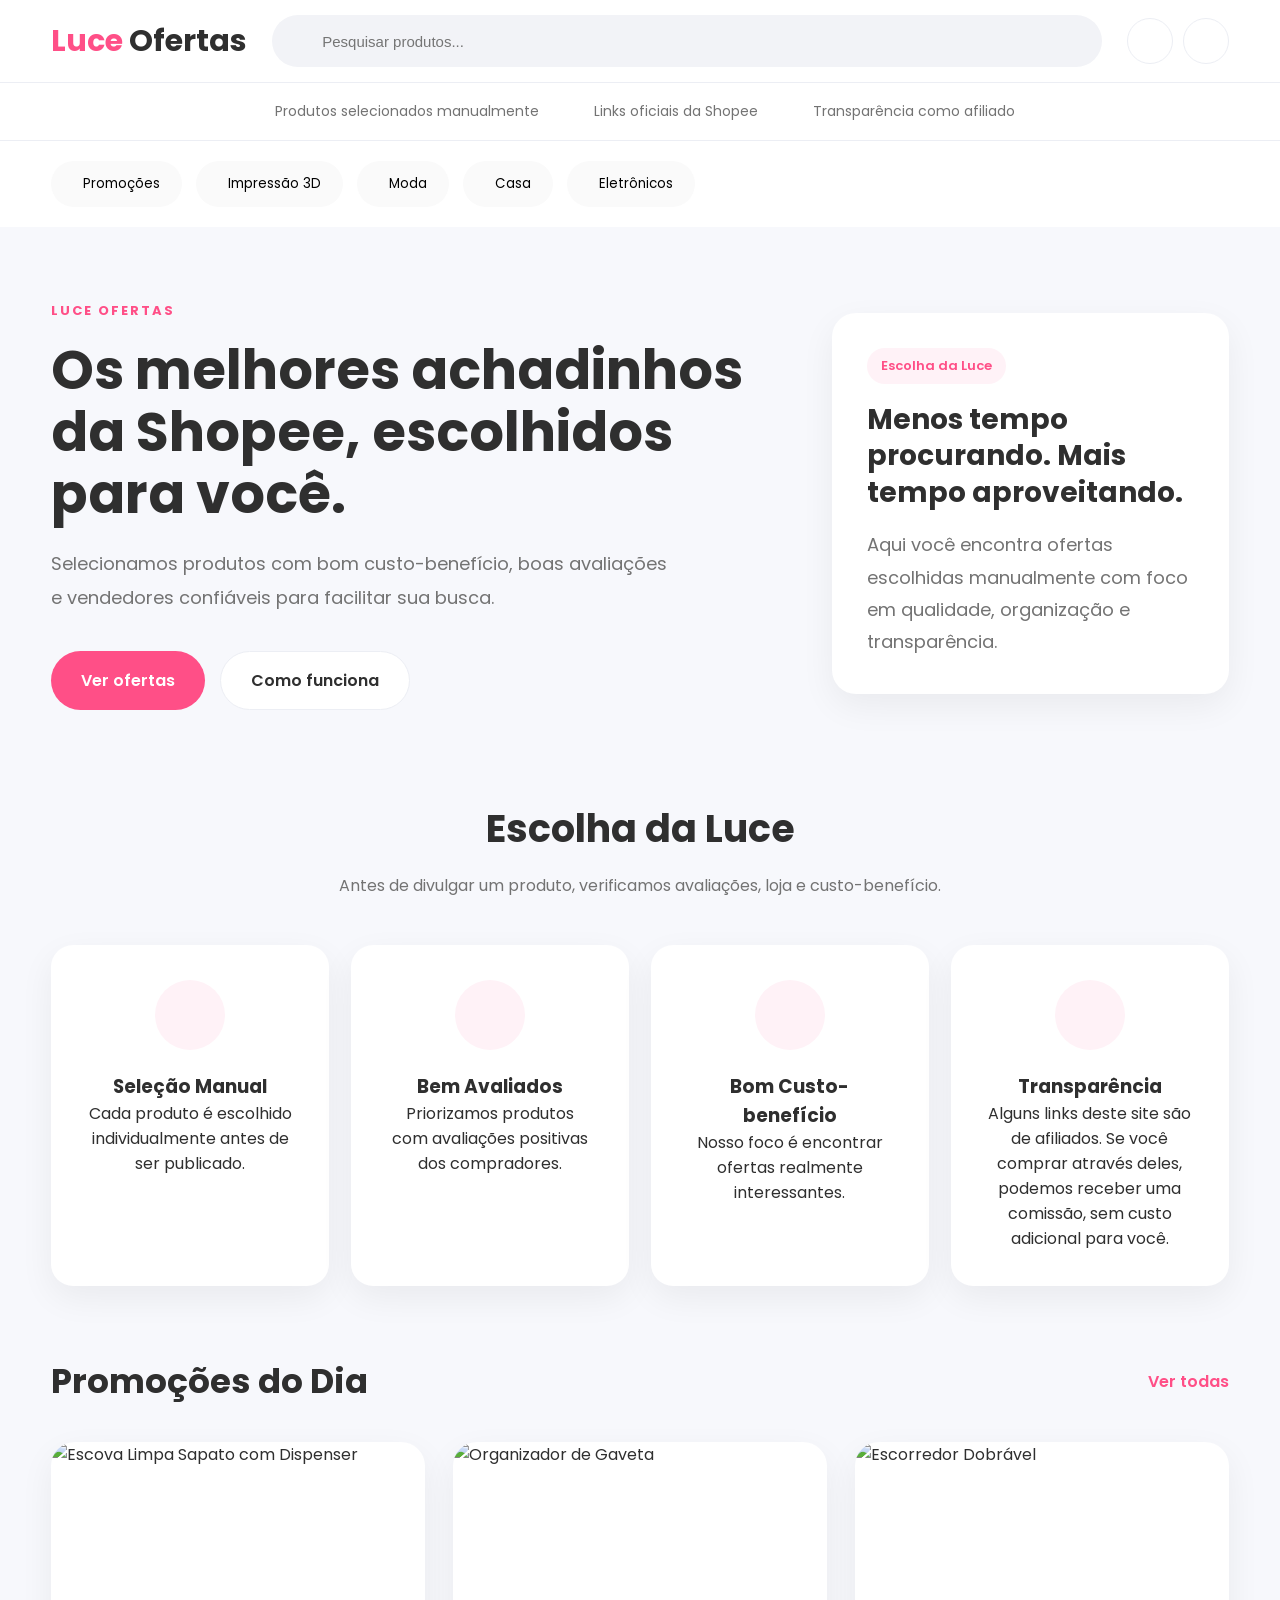
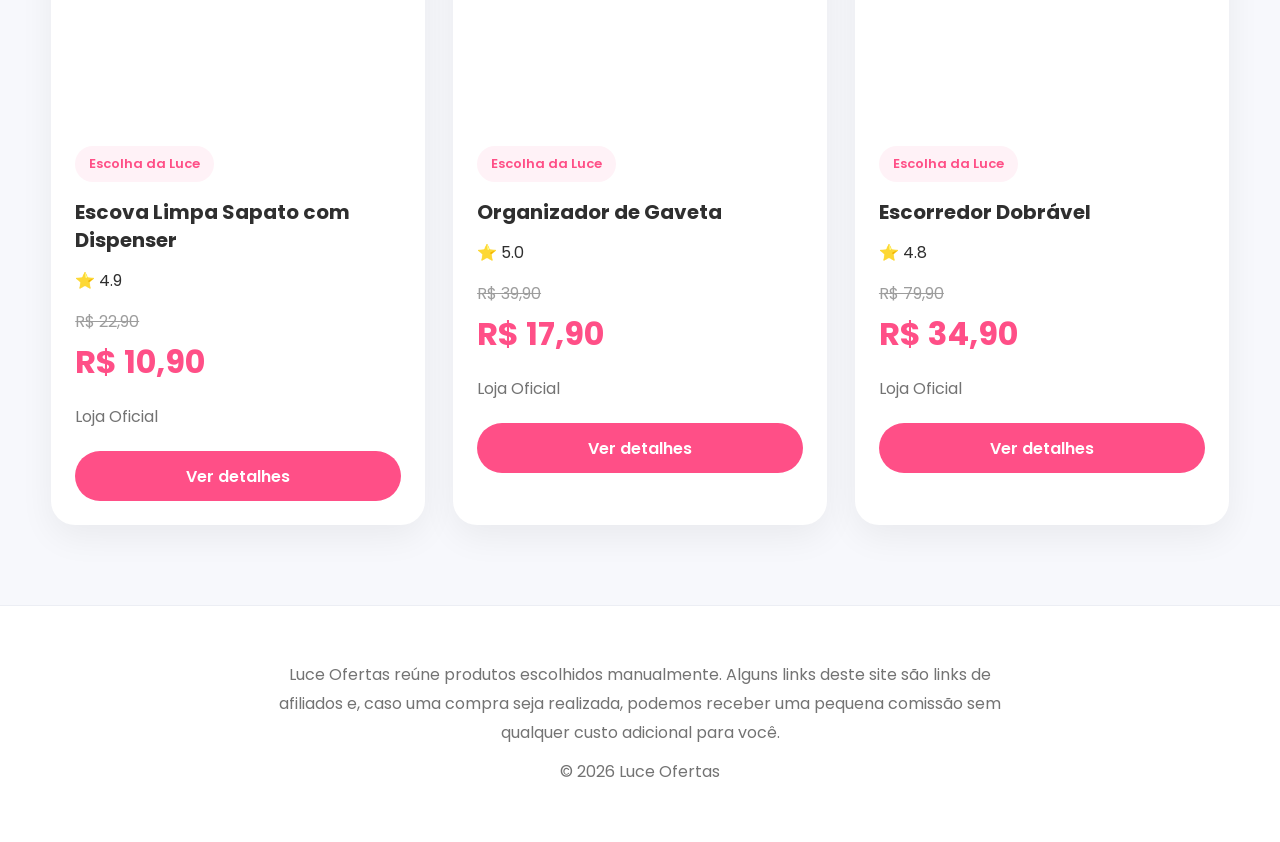
==== commit 0d613e27: "Nova estrutura do site" ====
--- a/index.html
+++ b/index.html
@@ -3,604 +3,400 @@
 
 <head>
 
-    <meta charset="UTF-8">
-
-    <meta name="viewport" content="width=device-width, initial-scale=1.0">
-
-    <title>Luce Ofertas</title>
-
-    <link rel="stylesheet" href="style.css">
-
-    <link rel="preconnect" href="https://fonts.googleapis.com">
-
-    <link rel="preconnect" href="https://fonts.gstatic.com" crossorigin>
-
-    <link href="https://fonts.googleapis.com/css2?family=Poppins:wght@300;400;400;500;600;700;800&display=swap" rel="stylesheet">
-
-    <script src="https://unpkg.com/lucide@latest"></script>
+<meta charset="UTF-8">
+<meta name="viewport" content="width=device-width, initial-scale=1.0">
+
+<title>Luce Ofertas</title>
+
+<link rel="stylesheet" href="style.css">
+
+<link rel="preconnect" href="https://fonts.googleapis.com">
+
+<link rel="preconnect" href="https://fonts.gstatic.com" crossorigin>
+
+<link href="https://fonts.googleapis.com/css2?family=Poppins:wght@300;400;500;600;700;800&display=swap" rel="stylesheet">
+
+<script src="https://unpkg.com/lucide@latest"></script>
 
 </head>
 
 <body>
 
-<!-- ================= HEADER ================= -->
-
 <header>
 
-    <div class="container header">
-
-        <a href="#" class="logo">
-
-            <span class="logo-rosa">Luce</span>
-
-            <span class="logo-preto">Ofertas</span>
-
-        </a>
-
-        <div class="pesquisa">
-
-            <i data-lucide="search"></i>
-
-            <input
-                type="text"
-                placeholder="Pesquise um produto..."
-            >
-
-        </div>
-
-        <div class="acoes">
-
-            <button class="botao-icone">
-
-                <i data-lucide="heart"></i>
-
-            </button>
-
-            <button class="botao-icone">
-
-                <i data-lucide="menu"></i>
-
-            </button>
-
-        </div>
-
-    </div>
+<div class="container header">
+
+<a href="index.html" class="logo">
+
+<span>Luce</span> Ofertas
+
+</a>
+
+<div class="pesquisa">
+
+<i data-lucide="search"></i>
+
+<input
+type="text"
+placeholder="Pesquisar produtos...">
+
+</div>
+
+<div class="acoes">
+
+<button>
+
+<i data-lucide="heart"></i>
+
+</button>
+
+<button>
+
+<i data-lucide="menu"></i>
+
+</button>
+
+</div>
+
+</div>
 
 </header>
 
-<!-- ================= TRANSPARÊNCIA ================= -->
-
-<section class="transparencia">
-
-    <div class="container transparencia-grid">
-
-        <div class="item-transparencia">
-
-            <i data-lucide="badge-check"></i>
-
-            <span>Produtos selecionados manualmente</span>
-
-        </div>
-
-        <div class="item-transparencia">
-
-            <i data-lucide="shopping-bag"></i>
-
-            <span>Links oficiais da Shopee</span>
-
-        </div>
-
-        <div class="item-transparencia">
-
-            <i data-lucide="shield-check"></i>
-
-            <span>Transparência como afiliado</span>
-
-        </div>
-
-    </div>
+<section class="barra-info">
+
+<div class="container">
+
+<div>
+
+<i data-lucide="badge-check"></i>
+
+Produtos selecionados manualmente
+
+</div>
+
+<div>
+
+<i data-lucide="store"></i>
+
+Links oficiais da Shopee
+
+</div>
+
+<div>
+
+<i data-lucide="shield-check"></i>
+
+Transparência como afiliado
+
+</div>
+
+</div>
 
 </section>
 
-<!-- ================= CATEGORIAS ================= -->
-
-<nav class="categorias">
-
-    <div class="container categorias-grid">
-
-        <button>
-
-            <i data-lucide="badge-percent"></i>
-
-            <span>Promoções</span>
-
-        </button>
-
-        <button>
-
-            <i data-lucide="printer"></i>
-
-            <span>Impressão 3D</span>
-
-        </button>
-
-        <button>
-
-            <i data-lucide="shirt"></i>
-
-            <span>Moda</span>
-
-        </button>
-
-        <button>
-
-            <i data-lucide="house"></i>
-
-            <span>Casa</span>
-
-        </button>
-
-        <button>
-
-            <i data-lucide="smartphone"></i>
-
-            <span>Eletrônicos</span>
-
-        </button>
-
-    </div>
-
-</nav>
-
-<!-- ================= BANNER ================= -->
-
-<section class="banner">
-
-    <div class="container banner-grid">
-
-        <div class="banner-texto">
-
-            <span class="mini">
-
-                LUCE OFERTAS
-
-            </span>
-
-            <h1>
-
-                Os melhores achadinhos da Shopee, selecionados com cuidado para você.
-
-            </h1>
-
-            <p>
-
-                Selecionamos produtos com bom custo-benefício,
-                boas avaliações e vendedores confiáveis
-                para facilitar sua busca.
-
-            </p>
-
-            <div class="botoes-banner">
-
-                <a href="#" class="botao-principal">
-
-                    Ver ofertas
-
-                </a>
-
-                <a href="#" class="botao-secundario">
-
-                    Como funciona
-
-                </a>
-
-            </div>
-
-        </div>
-
-        <div class="banner-card">
-
-            <div class="titulo-card">
-
-                <i data-lucide="sparkles"></i>
-
-                <span>Escolha da Luce</span>
-
-            </div>
-
-            <h3>
-
-                Menos tempo procurando.
-                Mais tempo aproveitando.
-
-            </h3>
-
-            <p>
-
-                Aqui você encontra ofertas escolhidas
-                manualmente com foco em qualidade,
-                organização e transparência.
-
-            </p>
-
-        </div>
-
-    </div>
+<section class="categorias">
+
+<div class="container">
+
+<button>
+
+<i data-lucide="tag"></i>
+
+Promoções
+
+</button>
+
+<button>
+
+<i data-lucide="box"></i>
+
+Impressão 3D
+
+</button>
+
+<button>
+
+<i data-lucide="shirt"></i>
+
+Moda
+
+</button>
+
+<button>
+
+<i data-lucide="home"></i>
+
+Casa
+
+</button>
+
+<button>
+
+<i data-lucide="smartphone"></i>
+
+Eletrônicos
+
+</button>
+
+</div>
 
 </section>
 
-<!-- ================= ESCOLHA DA LUCE ================= -->
-
-<section class="escolha">
-
-    <div class="container">
-
-        <div class="titulo-centro">
-
-            <h2>
-
-                Escolha da Luce
-
-            </h2>
-
-            <p>
-
-                Antes de divulgar um produto,
-                verificamos avaliações, loja
-                e custo-benefício.
-
-            </p>
-
-        </div>
-
-        <div class="cards-escolha">
-
-            <div class="card-escolha">
-
-                <i data-lucide="circle-check-big"></i>
-
-                <h3>
-
-                    Seleção Manual
-
-                </h3>
-
-                <p>
-
-                    Produtos escolhidos um a um.
-
-                </p>
-
-            </div>
-
-            <div class="card-escolha">
-
-                <i data-lucide="star"></i>
-
-                <h3>
-
-                    Bem Avaliados
-
-                </h3>
-
-                <p>
-
-                    Priorizamos boas avaliações.
-
-                </p>
-
-            </div>
-                        <div class="card-escolha">
-
-                <i data-lucide="badge-percent"></i>
-
-                <h3>
-
-                    Bons Preços
-
-                </h3>
-
-                <p>
-
-                    Procuramos ofertas com excelente custo-benefício.
-
-                </p>
-
-            </div>
-
-            <div class="card-escolha">
-
-                <i data-lucide="shield-check"></i>
-
-                <h3>
-
-                    Transparência
-
-                </h3>
-
-                <p>
-
-                    Os links deste site são de afiliados.
-                    Caso você compre através deles, podemos receber
-                    uma pequena comissão sem custo adicional para você.
-
-                </p>
-
-            </div>
-
-        </div>
-
-    </div>
+<section class="hero">
+
+<div class="container hero-grid">
+
+<div>
+
+<span class="subtitulo">
+
+LUCE OFERTAS
+
+</span>
+
+<h1>
+
+Os melhores achadinhos da Shopee, escolhidos para você.
+
+</h1>
+
+<p>
+
+Selecionamos produtos com bom custo-benefício,
+boas avaliações e vendedores confiáveis
+para facilitar sua busca.
+
+</p>
+
+<div class="hero-botoes">
+
+<a href="#produtos" class="btn-rosa">
+
+Ver ofertas
+
+</a>
+
+<a href="#escolha" class="btn-branco">
+
+Como funciona
+
+</a>
+
+</div>
+
+</div>
+
+<div class="card-luce">
+
+<span>
+
+Escolha da Luce
+
+</span>
+
+<h2>
+
+Menos tempo procurando.
+Mais tempo aproveitando.
+
+</h2>
+
+<p>
+
+Aqui você encontra ofertas escolhidas
+manualmente com foco em qualidade,
+organização e transparência.
+
+</p>
+
+</div>
+
+</div>
 
 </section>
 
-<!-- ================= PRODUTOS ================= -->
-
-<section class="produtos">
-
-    <div class="container">
-
-        <div class="topo-secao">
-
-            <h2>
-
-                Promoções do Dia
-
-            </h2>
-
-            <a href="#">
-
-                Ver todas
-
-            </a>
-
-        </div>
-
-        <div class="grid-produtos">
-
-            <!-- PRODUTO 1 -->
-
-            <article class="produto">
-
-                <div class="produto-imagem">
-
-                    <img src="imagens/produto1.jpg" alt="Produto">
-
-                    <button class="favorito">
-
-                        <i data-lucide="heart"></i>
-
-                    </button>
-
-                </div>
-
-                <div class="produto-info">
-
-                    <span class="selo">
-
-                        Escolha da Luce
-
-                    </span>
-
-                    <h3>
-
-                        Nome do Produto
-
-                    </h3>
-
-                    <div class="nota">
-
-                        <i data-lucide="star"></i>
-
-                        <span>4,9</span>
-
-                    </div>
-
-                    <div class="precos">
-
-                        <span class="antigo">
-
-                            R$ 69,90
-
-                        </span>
-
-                        <span class="atual">
-
-                            R$ 39,90
-
-                        </span>
-
-                    </div>
-
-                    <span class="loja">
-
-                        Loja Oficial
-
-                    </span>
-
-                    <a href="#" class="btn-produto">
-
-                        Ver detalhes
-
-                    </a>
-
-                </div>
-
-            </article>
-
-            <!-- PRODUTO 2 -->
-
-            <article class="produto">
-
-                <div class="produto-imagem">
-
-                    <img src="imagens/produto2.jpg" alt="Produto">
-
-                    <button class="favorito">
-
-                        <i data-lucide="heart"></i>
-
-                    </button>
-
-                </div>
-
-                <div class="produto-info">
-
-                    <span class="selo">
-
-                        Escolha da Luce
-
-                    </span>
-
-                    <h3>
-
-                        Nome do Produto
-
-                    </h3>
-
-                    <div class="nota">
-
-                        <i data-lucide="star"></i>
-
-                        <span>5,0</span>
-
-                    </div>
-
-                    <div class="precos">
-
-                        <span class="antigo">
-
-                            R$ 99,90
-
-                        </span>
-
-                        <span class="atual">
-
-                            R$ 69,90
-
-                        </span>
-
-                    </div>
-
-                    <span class="loja">
-
-                        Loja Oficial
-
-                    </span>
-
-                    <a href="#" class="btn-produto">
-
-                        Ver detalhes
-
-                    </a>
-
-                </div>
-
-            </article>
-
-            <!-- PRODUTO 3 -->
-
-            <article class="produto">
-
-                <div class="produto-imagem">
-
-                    <img src="imagens/produto3.jpg" alt="Produto">
-
-                    <button class="favorito">
-
-                        <i data-lucide="heart"></i>
-
-                    </button>
-
-                </div>
-
-                <div class="produto-info">
-
-                    <span class="selo">
-
-                        Escolha da Luce
-
-                    </span>
-
-                    <h3>
-
-                        Nome do Produto
-
-                    </h3>
-
-                    <div class="nota">
-
-                        <i data-lucide="star"></i>
-
-                        <span>4,8</span>
-
-                    </div>
-
-                    <div class="precos">
-
-                        <span class="antigo">
-
-                            R$ 129,90
-
-                        </span>
-
-                        <span class="atual">
-
-                            R$ 84,90
-
-                        </span>
-
-                    </div>
-
-                    <span class="loja">
-
-                        Loja Oficial
-
-                    </span>
-
-                    <a href="#" class="btn-produto">
-
-                        Ver detalhes
-
-                    </a>
-
-                </div>
-
-            </article>
-
-        </div>
-
-    </div>
+<section
+id="escolha"
+class="escolha">
+
+<div class="container">
+
+<h2>
+
+Escolha da Luce
+
+</h2>
+
+<p class="descricao">
+
+Antes de divulgar um produto,
+verificamos avaliações,
+loja e custo-benefício.
+
+</p>
+
+<div class="cards-escolha">
+
+    <div class="card-escolha">
+
+<div class="icone">
+
+<i data-lucide="circle-check-big"></i>
+
+</div>
+
+<h3>
+
+Seleção Manual
+
+</h3>
+
+<p>
+
+Cada produto é escolhido individualmente antes de ser publicado.
+
+</p>
+
+</div>
+
+<div class="card-escolha">
+
+<div class="icone">
+
+<i data-lucide="star"></i>
+
+</div>
+
+<h3>
+
+Bem Avaliados
+
+</h3>
+
+<p>
+
+Priorizamos produtos com avaliações positivas dos compradores.
+
+</p>
+
+</div>
+
+<div class="card-escolha">
+
+<div class="icone">
+
+<i data-lucide="badge-percent"></i>
+
+</div>
+
+<h3>
+
+Bom Custo-benefício
+
+</h3>
+
+<p>
+
+Nosso foco é encontrar ofertas realmente interessantes.
+
+</p>
+
+</div>
+
+<div class="card-escolha">
+
+<div class="icone">
+
+<i data-lucide="shield-check"></i>
+
+</div>
+
+<h3>
+
+Transparência
+
+</h3>
+
+<p>
+
+Alguns links deste site são de afiliados.
+Se você comprar através deles,
+podemos receber uma comissão,
+sem custo adicional para você.
+
+</p>
+
+</div>
+
+</div>
+
+</div>
 
 </section>
 
-<!-- ================= RODAPÉ ================= -->
+<section
+id="produtos"
+class="produtos">
+
+<div class="container">
+
+<div class="topo-secao">
+
+<h2>
+
+Promoções do Dia
+
+</h2>
+
+<a href="#">
+
+Ver todas
+
+</a>
+
+</div>
+
+<div
+class="grade-produtos"
+id="listaProdutos">
+
+<!-- Os produtos serão carregados pelo JavaScript -->
+
+</div>
+
+</div>
+
+</section>
 
 <footer>
 
-    <div class="container footer">
-
-        <p>
-
-            Transparência: os links deste site são de afiliados.
-            Caso você realize uma compra através deles, poderemos receber
-            uma pequena comissão sem qualquer custo adicional para você.
-
-        </p>
-
-        <p>
-
-            © 2026 Luce Ofertas. Todos os direitos reservados.
-
-        </p>
-
-    </div>
+<div class="container footer">
+
+<p>
+
+Luce Ofertas reúne produtos escolhidos manualmente.
+Alguns links deste site são links de afiliados e,
+caso uma compra seja realizada,
+podemos receber uma pequena comissão
+sem qualquer custo adicional para você.
+
+</p>
+
+<p>
+
+© 2026 Luce Ofertas
+
+</p>
+
+</div>
 
 </footer>
 
+<script src="script.js"></script>
+
 <script>
 
-    lucide.createIcons();
+lucide.createIcons();
 
 </script>
 
--- a/style.css
+++ b/style.css
@@ -1,1559 +1,707 @@
-/* ===================================================
-   RESET
-=================================================== */
+/* =========================================================
+   LUCE OFERTAS
+========================================================= */
 
 *{
-    margin:0;
-    padding:0;
-    box-sizing:border-box;
+margin:0;
+padding:0;
+box-sizing:border-box;
 }
 
 :root{
 
-    --rosa:#ff4f87;
-    --rosa-hover:#ff2d72;
-    --rosa-claro:#fff4f8;
-
-    --branco:#ffffff;
-
-    --cinza:#f6f7fb;
-    --cinza2:#eceef3;
-
-    --texto:#272727;
-    --texto2:#6c6c6c;
-
-    --sombra:0 12px 35px rgba(0,0,0,.07);
-
-    --borda:18px;
+--rosa:#ff4f87;
+--rosa-hover:#ff2f72;
+--rosa-claro:#fff2f7;
+
+--branco:#ffffff;
+
+--cinza:#f7f8fc;
+--cinza-borda:#eceef4;
+
+--texto:#2f2f2f;
+--texto-claro:#737373;
+
+--sombra:0 12px 35px rgba(0,0,0,.06);
 
 }
 
 html{
 
-    scroll-behavior:smooth;
+scroll-behavior:smooth;
 
 }
 
 body{
 
-    background:var(--cinza);
-
-    color:var(--texto);
-
-    font-family:'Poppins',sans-serif;
+font-family:'Poppins',sans-serif;
+background:var(--cinza);
+color:var(--texto);
 
 }
 
 img{
 
-    width:100%;
-
-    display:block;
+display:block;
+width:100%;
 
 }
 
 a{
 
-    text-decoration:none;
+text-decoration:none;
+color:inherit;
 
 }
 
 button{
 
-    font-family:'Poppins',sans-serif;
-
-    cursor:pointer;
+font-family:'Poppins',sans-serif;
+cursor:pointer;
 
 }
 
 .container{
 
-    width:min(1220px,92%);
-
-    margin:auto;
-
-}
-
-/* ===================================================
-   HEADER
-=================================================== */
+width:min(1220px,92%);
+margin:auto;
+
+}
+
+/* ================= HEADER ================= */
 
 header{
 
-    background:var(--branco);
-
-    border-bottom:1px solid var(--cinza2);
-
-    position:sticky;
-
-    top:0;
-
-    z-index:999;
+background:var(--branco);
+border-bottom:1px solid var(--cinza-borda);
+position:sticky;
+top:0;
+z-index:1000;
 
 }
 
 .header{
 
-    height:82px;
-
-    display:flex;
-
-    align-items:center;
-
-    justify-content:space-between;
-
-    gap:30px;
+height:82px;
+display:flex;
+align-items:center;
+justify-content:space-between;
+gap:25px;
 
 }
 
 .logo{
 
-    display:flex;
-
-    align-items:center;
-
-    gap:6px;
-
-    font-size:30px;
-
-    font-weight:700;
-
-}
-
-.logo-rosa{
-
-    color:var(--rosa);
-
-}
-
-.logo-preto{
-
-    color:var(--texto);
+font-size:30px;
+font-weight:700;
+
+}
+
+.logo span{
+
+color:var(--rosa);
 
 }
 
 .pesquisa{
 
-    flex:1;
-
-    position:relative;
+flex:1;
+position:relative;
 
 }
 
 .pesquisa svg{
 
-    position:absolute;
-
-    left:18px;
-
-    top:50%;
-
-    transform:translateY(-50%);
-
-    width:19px;
-
-    height:19px;
-
-    color:#999;
+position:absolute;
+left:18px;
+top:50%;
+transform:translateY(-50%);
+width:18px;
+height:18px;
+color:#999;
 
 }
 
 .pesquisa input{
 
-    width:100%;
-
-    height:52px;
-
-    border:none;
-
-    outline:none;
-
-    background:#f3f4f8;
-
-    border-radius:50px;
-
-    padding-left:52px;
-
-    padding-right:20px;
-
-    transition:.25s;
+width:100%;
+height:52px;
+padding-left:50px;
+padding-right:18px;
+border:none;
+outline:none;
+border-radius:999px;
+background:#f2f3f7;
+font-size:15px;
 
 }
 
 .pesquisa input:focus{
 
-    background:white;
-
-    box-shadow:0 0 0 3px rgba(255,79,135,.18);
+background:white;
+box-shadow:0 0 0 3px rgba(255,79,135,.18);
 
 }
 
 .acoes{
 
-    display:flex;
-
-    gap:12px;
-
-}
-
-.botao-icone{
-
-    width:46px;
-
-    height:46px;
-
-    border:none;
-
-    border-radius:50%;
-
-    background:white;
-
-    border:1px solid var(--cinza2);
-
-    display:flex;
-
-    justify-content:center;
-
-    align-items:center;
-
-    transition:.25s;
-
-}
-
-.botao-icone:hover{
-
-    background:var(--rosa);
-
-    color:white;
-
-}
-
-.botao-icone svg{
-
-    width:20px;
-
-    height:20px;
-
-}
-
-/* ===================================================
-   TRANSPARÊNCIA
-=================================================== */
-
-.transparencia{
-
-    background:white;
-
-    border-bottom:1px solid var(--cinza2);
-
-}
-
-.transparencia-grid{
-
-    display:flex;
-
-    justify-content:center;
-
-    gap:45px;
-
-    padding:18px 0;
-
-    flex-wrap:wrap;
-
-}
-
-.item-transparencia{
-
-    display:flex;
-
-    align-items:center;
-
-    gap:10px;
-
-    color:var(--texto2);
-
-    font-size:14px;
-
-}
-
-.item-transparencia svg{
-
-    width:20px;
-
-    height:20px;
-
-    color:var(--rosa);
-
-}
-
-/* ===================================================
-   CATEGORIAS
-=================================================== */
+display:flex;
+gap:10px;
+
+}
+
+.acoes button{
+
+width:46px;
+height:46px;
+border:none;
+border-radius:50%;
+background:white;
+border:1px solid var(--cinza-borda);
+display:flex;
+align-items:center;
+justify-content:center;
+transition:.25s;
+
+}
+
+.acoes button:hover{
+
+background:var(--rosa);
+color:white;
+
+}
+
+/* ================= BARRA ================= */
+
+.barra-info{
+
+background:white;
+border-bottom:1px solid var(--cinza-borda);
+
+}
+
+.barra-info .container{
+
+display:flex;
+justify-content:center;
+gap:45px;
+padding:18px 0;
+flex-wrap:wrap;
+
+}
+
+.barra-info div{
+
+display:flex;
+align-items:center;
+gap:10px;
+font-size:14px;
+color:var(--texto-claro);
+
+}
+
+.barra-info svg{
+
+width:20px;
+height:20px;
+color:var(--rosa);
+
+}
+
+/* ================= CATEGORIAS ================= */
 
 .categorias{
 
-    background:white;
-
-}
-
-.categorias-grid{
-
-    display:flex;
-
-    gap:14px;
-
-    overflow:auto;
-
-    padding:22px 0;
-
-}
-
-.categorias-grid::-webkit-scrollbar{
-
-    display:none;
+background:white;
+
+}
+
+.categorias .container{
+
+display:flex;
+gap:14px;
+padding:20px 0;
+overflow:auto;
+
+}
+
+.categorias .container::-webkit-scrollbar{
+
+display:none;
 
 }
 
 .categorias button{
 
-    display:flex;
-
-    align-items:center;
-
-    gap:10px;
-
-    border:none;
-
-    background:#fafafa;
-
-    padding:13px 22px;
-
-    border-radius:999px;
-
-    transition:.25s;
-
-    white-space:nowrap;
-
-    font-size:15px;
-
-}
-
-.categorias button svg{
-
-    width:18px;
-
-    height:18px;
-
-    color:var(--rosa);
+display:flex;
+align-items:center;
+gap:10px;
+padding:13px 22px;
+border:none;
+border-radius:999px;
+background:#fafafa;
+white-space:nowrap;
+transition:.25s;
 
 }
 
 .categorias button:hover{
 
-    background:var(--rosa);
-
-    color:white;
+background:var(--rosa);
+color:white;
+
+}
+
+.categorias svg{
+
+width:18px;
+height:18px;
+color:var(--rosa);
 
 }
 
 .categorias button:hover svg{
 
-    color:white;
-
-}
-
-/* ===================================================
-   BANNER
-=================================================== */
-
-.banner{
-
-    padding:70px 0;
-
-}
-
-.banner-grid{
-
-    display:grid;
-
-    grid-template-columns:1.3fr .7fr;
-
-    gap:40px;
-
-    align-items:center;
-
-}
-
-.mini{
-
-    display:inline-block;
-
-    color:var(--rosa);
-
-    font-size:13px;
-
-    font-weight:700;
-
-    letter-spacing:2px;
-
-    margin-bottom:18px;
-
-}
-
-.banner h1{
-
-    font-size:54px;
-
-    line-height:1.15;
-
-    margin-bottom:22px;
-
-}
-
-.banner p{
-
-    font-size:18px;
-
-    color:var(--texto2);
-
-    line-height:1.9;
-
-    max-width:620px;
-
-}
-
-.botoes-banner{
-
-    display:flex;
-
-    gap:15px;
-
-    margin-top:35px;
-
-}
-
-.botao-principal{
-
-    background:var(--rosa);
-
-    color:white;
-
-    padding:16px 28px;
-
-    border-radius:999px;
-
-    font-weight:600;
-
-    transition:.25s;
-
-}
-
-.botao-principal:hover{
-
-    background:var(--rosa-hover);
-
-}
-
-.botao-secundario{
-
-    background:white;
-
-    color:var(--texto);
-
-    border:1px solid var(--cinza2);
-
-    padding:16px 28px;
-
-    border-radius:999px;
-
-    transition:.25s;
-
-}
-
-.botao-secundario:hover{
-
-    border-color:var(--rosa);
-
-    color:var(--rosa);
-
-}
-
-.banner-card{
-
-    background:white;
-
-    border-radius:24px;
-
-    padding:35px;
-
-    box-shadow:var(--sombra);
-
-}
-
-.titulo-card{
-
-    display:flex;
-
-    align-items:center;
-
-    gap:10px;
-
-    color:var(--rosa);
-
-    font-weight:600;
-
-    margin-bottom:18px;
-
-}
-
-.titulo-card svg{
-
-    width:22px;
-
-    height:22px;
-
-}
-
-.banner-card h3{
-
-    font-size:26px;
-
-    line-height:1.35;
-
-    margin-bottom:16px;
-
-}
-
-.banner-card p{
-
-    color:var(--texto2);
-
-    line-height:1.8;
-
-}
-
-/* ===================================================
-   ESCOLHA DA LUCE
-=================================================== */
+color:white;
+
+}
+
+/* ================= HERO ================= */
+
+.hero{
+
+padding:70px 0;
+
+}
+
+.hero-grid{
+
+display:grid;
+grid-template-columns:1.3fr .7fr;
+gap:45px;
+align-items:center;
+
+}
+
+.subtitulo{
+
+display:inline-block;
+font-size:13px;
+font-weight:700;
+letter-spacing:2px;
+color:var(--rosa);
+margin-bottom:18px;
+
+}
+
+.hero h1{
+
+font-size:54px;
+line-height:1.15;
+margin-bottom:22px;
+
+}
+
+.hero p{
+
+font-size:18px;
+line-height:1.9;
+color:var(--texto-claro);
+max-width:620px;
+
+}
+
+.hero-botoes{
+
+display:flex;
+gap:15px;
+margin-top:35px;
+
+}
+
+.btn-rosa{
+
+display:inline-flex;
+align-items:center;
+justify-content:center;
+padding:16px 30px;
+background:var(--rosa);
+color:white;
+border-radius:999px;
+font-weight:600;
+transition:.25s;
+
+}
+
+.btn-rosa:hover{
+
+background:var(--rosa-hover);
+
+}
+
+.btn-branco{
+
+display:inline-flex;
+align-items:center;
+justify-content:center;
+padding:16px 30px;
+background:white;
+border:1px solid var(--cinza-borda);
+border-radius:999px;
+font-weight:600;
+transition:.25s;
+
+}
+
+.btn-branco:hover{
+
+border-color:var(--rosa);
+color:var(--rosa);
+
+}
+
+.card-luce{
+
+background:white;
+padding:35px;
+border-radius:24px;
+box-shadow:var(--sombra);
+
+}
+
+.card-luce span{
+
+display:inline-block;
+padding:8px 14px;
+border-radius:999px;
+background:var(--rosa-claro);
+color:var(--rosa);
+font-size:13px;
+font-weight:600;
+margin-bottom:18px;
+
+}
+
+.card-luce h2{
+
+font-size:28px;
+line-height:1.3;
+margin-bottom:18px;
+
+}
+
+.card-luce p{
+
+line-height:1.8;
+color:var(--texto-claro);
+
+}
+
+/* ================= ESCOLHA ================= */
 
 .escolha{
 
-    padding:10px 0 70px;
-
-}
-
-.titulo-centro{
-
-    text-align:center;
-
-    margin-bottom:45px;
-
-}
-
-.titulo-centro h2{
-
-    font-size:38px;
-
-    margin-bottom:15px;
-
-}
-
-.titulo-centro p{
-
-    color:var(--texto2);
-
-    max-width:650px;
-
-    margin:auto;
-
-    line-height:1.8;
+padding:20px 0 70px;
+
+}
+
+.escolha h2{
+
+text-align:center;
+font-size:38px;
+margin-bottom:15px;
+
+}
+
+.descricao{
+
+max-width:700px;
+margin:0 auto 45px;
+text-align:center;
+line-height:1.8;
+color:var(--texto-claro);
 
 }
 
 .cards-escolha{
 
-    display:grid;
-
-    grid-template-columns:repeat(4,1fr);
-
-    gap:22px;
+display:grid;
+grid-template-columns:repeat(4,1fr);
+gap:22px;
 
 }
 
 .card-escolha{
 
-    background:white;
-
-    border-radius:22px;
-
-    padding:35px;
-
-    text-align:center;
-
-    box-shadow:var(--sombra);
-
-    transition:.25s;
+background:white;
+padding:35px;
+border-radius:22px;
+box-shadow:var(--sombra);
+text-align:center;
+transition:.25s;
 
 }
 
 .card-escolha:hover{
 
-    transform:translateY(-8px);
-
-}
-
-.card-escolha svg{
-
-    width:42px;
-
-    height:42px;
-
-    color:var(--rosa);
-
-    margin-bottom:18px;
-
-}
-
-.card-escolha h3{
-
-    margin-bottom:12px;
-
-}
-
-.card-escolha p{
-
-    color:var(--texto2);
-
-    line-height:1.7;
-
-}
-
-/* ===================================================
-   PRODUTOS
-=================================================== */
+transform:translateY(-8px);
+
+}
+
+.icone{
+
+width:70px;
+height:70px;
+margin:auto;
+margin-bottom:22px;
+border-radius:50%;
+background:var(--rosa-claro);
+display:flex;
+align-items:center;
+justify-content:center;
+
+}
+
+.icone svg{
+
+width:32px;
+height:32px;
+color:var(--rosa);
+
+}
+
+/* ================= PRODUTOS ================= */
 
 .produtos{
 
-    padding-bottom:80px;
+padding-bottom:80px;
 
 }
 
 .topo-secao{
 
-    display:flex;
-
-    justify-content:space-between;
-
-    align-items:center;
-
-    margin-bottom:30px;
+display:flex;
+justify-content:space-between;
+align-items:center;
+margin-bottom:35px;
 
 }
 
 .topo-secao h2{
 
-    font-size:34px;
+font-size:34px;
 
 }
 
 .topo-secao a{
 
-    color:var(--rosa);
-
-    font-weight:600;
-
-}
-
-.grid-produtos{
-
-    display:grid;
-
-    grid-template-columns:repeat(3,1fr);
-
-    gap:28px;
+color:var(--rosa);
+font-weight:600;
+
+}
+
+.grade-produtos{
+
+display:grid;
+grid-template-columns:repeat(3,1fr);
+gap:28px;
 
 }
 
 .produto{
 
-    background:white;
-
-    border-radius:24px;
-
-    overflow:hidden;
-
-    box-shadow:var(--sombra);
-
-    transition:.30s;
+background:white;
+border-radius:24px;
+overflow:hidden;
+box-shadow:var(--sombra);
+transition:.25s;
 
 }
 
 .produto:hover{
 
-    transform:translateY(-8px);
-
-}
-
-.produto-imagem{
-
-    position:relative;
-
-    background:#fafafa;
-
-}
-
-.produto-imagem img{
-
-    height:270px;
-
-    object-fit:cover;
-
-}
-
-.favorito{
-
-    position:absolute;
-
-    top:16px;
-
-    right:16px;
-
-    width:44px;
-
-    height:44px;
-
-    border:none;
-
-    border-radius:50%;
-
-    background:white;
-
-    display:flex;
-
-    justify-content:center;
-
-    align-items:center;
-
-    box-shadow:0 10px 25px rgba(0,0,0,.08);
-
-}
-
-.favorito svg{
-
-    width:18px;
-
-    height:18px;
-
-    color:var(--rosa);
+transform:translateY(-8px);
+
+}
+
+.produto img{
+
+height:280px;
+object-fit:cover;
 
 }
 
 .produto-info{
 
-    padding:24px;
+padding:24px;
 
 }
 
 .selo{
 
-    display:inline-block;
-
-    padding:8px 14px;
-
-    border-radius:999px;
-
-    background:var(--rosa-claro);
-
-    color:var(--rosa);
-
-    font-size:13px;
-
-    font-weight:600;
-
-    margin-bottom:18px;
+display:inline-block;
+padding:8px 14px;
+border-radius:999px;
+background:var(--rosa-claro);
+color:var(--rosa);
+font-size:13px;
+font-weight:600;
+margin-bottom:16px;
 
 }
 
 .produto-info h3{
 
-    font-size:20px;
-
-    line-height:1.4;
-
-    margin-bottom:16px;
+font-size:20px;
+line-height:1.4;
+margin-bottom:14px;
 
 }
 
 .nota{
 
-    display:flex;
-
-    align-items:center;
-
-    gap:8px;
-
-    margin-bottom:18px;
-
-}
-
-.nota svg{
-
-    width:18px;
-
-    height:18px;
-
-    color:#ffb400;
-
-    fill:#ffb400;
-
-}
-
-.precos{
-
-    display:flex;
-
-    flex-direction:column;
-
-    gap:4px;
-
-    margin-bottom:18px;
-
-}
-
-.antigo{
-
-    text-decoration:line-through;
-
-    color:#9b9b9b;
-
-    font-size:15px;
-
-}
-
-.atual{
-
-    font-size:32px;
-
-    font-weight:700;
-
-    color:var(--rosa);
+display:flex;
+align-items:center;
+gap:8px;
+margin-bottom:16px;
+
+}
+
+.preco-antigo{
+
+display:block;
+text-decoration:line-through;
+color:#9d9d9d;
+margin-bottom:4px;
+
+}
+
+.preco{
+
+font-size:32px;
+font-weight:700;
+color:var(--rosa);
+margin-bottom:18px;
 
 }
 
 .loja{
 
-    display:block;
-
-    color:var(--texto2);
-
-    margin-bottom:22px;
+display:block;
+margin-bottom:22px;
+color:var(--texto-claro);
 
 }
 
 .btn-produto{
 
-    display:flex;
-
-    justify-content:center;
-
-    align-items:center;
-
-    height:50px;
-
-    background:var(--rosa);
-
-    color:white;
-
-    border-radius:999px;
-
-    font-weight:600;
-
-    transition:.25s;
+display:flex;
+align-items:center;
+justify-content:center;
+height:50px;
+background:var(--rosa);
+color:white;
+border-radius:999px;
+font-weight:600;
+transition:.25s;
 
 }
 
 .btn-produto:hover{
 
-    background:var(--rosa-hover);
-
-}
-
-/* ===================================================
-   FOOTER
-=================================================== */
+background:var(--rosa-hover);
+
+}
+
+/* ================= FOOTER ================= */
 
 footer{
 
-    background:white;
-
-    border-top:1px solid var(--cinza2);
+background:white;
+border-top:1px solid var(--cinza-borda);
 
 }
 
 .footer{
 
-    padding:45px 0;
-
-    text-align:center;
+padding:45px 0;
+text-align:center;
 
 }
 
 .footer p{
 
-    color:var(--texto2);
-
-    line-height:1.8;
-
-    max-width:760px;
-
-    margin:10px auto;
-
-}
-
-/* ===================================================
-   RESPONSIVO
-=================================================== */
+max-width:760px;
+margin:10px auto;
+line-height:1.8;
+color:var(--texto-claro);
+
+}
+
+/* ================= RESPONSIVO ================= */
 
 @media(max-width:1000px){
 
-    .banner-grid{
-
-        grid-template-columns:1fr;
-
-    }
-
-    .cards-escolha{
-
-        grid-template-columns:repeat(2,1fr);
-
-    }
-
-    .grid-produtos{
-
-        grid-template-columns:repeat(2,1fr);
-
-    }
+.hero-grid{
+
+grid-template-columns:1fr;
+
+}
+
+.cards-escolha{
+
+grid-template-columns:repeat(2,1fr);
+
+}
+
+.grade-produtos{
+
+grid-template-columns:repeat(2,1fr);
+
+}
 
 }
 
 @media(max-width:768px){
 
-    .header{
-
-        flex-wrap:wrap;
-
-        height:auto;
-
-        padding:20px 0;
-
-    }
-
-    .logo{
-
-        width:100%;
-
-        justify-content:center;
-
-    }
-
-    .pesquisa{
-
-        width:100%;
-
-    }
-
-    .banner h1{
-
-        font-size:38px;
-
-    }
-
-    .botoes-banner{
-
-        flex-direction:column;
-
-    }
-
-    .cards-escolha{
-
-        grid-template-columns:1fr;
-
-    }
-
-    .grid-produtos{
-
-        grid-template-columns:1fr;
-
-    }
-
-}
-
-/* ===================================================
-   PÁGINA DO PRODUTO
-=================================================== */
-
-.pagina-produto{
-
-    padding:50px 0 70px;
-
-}
-
-.voltar{
-
-    display:inline-flex;
-
-    align-items:center;
-
-    gap:10px;
-
-    color:var(--texto2);
-
-    margin-bottom:35px;
-
-    font-weight:500;
-
-    transition:.25s;
-
-}
-
-.voltar:hover{
-
-    color:var(--rosa);
-
-}
-
-.voltar svg{
-
-    width:18px;
-
-    height:18px;
-
-}
-
-.produto-detalhes{
-
-    display:grid;
-
-    grid-template-columns:1fr 1fr;
-
-    gap:60px;
-
-    align-items:flex-start;
-
-}
-
-.galeria-produto{
-
-    position:sticky;
-
-    top:120px;
-
-}
-
-.imagem-principal{
-
-    background:white;
-
-    border-radius:24px;
-
-    overflow:hidden;
-
-    box-shadow:var(--sombra);
-
-}
-
-.imagem-principal img{
-
-    width:100%;
-
-    height:520px;
-
-    object-fit:cover;
-
-}
-
-.miniaturas{
-
-    display:grid;
-
-    grid-template-columns:repeat(4,1fr);
-
-    gap:14px;
-
-    margin-top:18px;
-
-}
-
-.miniaturas img{
-
-    background:white;
-
-    border-radius:14px;
-
-    cursor:pointer;
-
-    border:2px solid transparent;
-
-    transition:.25s;
-
-    height:95px;
-
-    object-fit:cover;
-
-}
-
-.miniaturas img:hover{
-
-    border-color:var(--rosa);
-
-}
-
-.informacoes-produto h1{
-
-    font-size:42px;
-
-    line-height:1.25;
-
-    margin:18px 0;
-
-}
-
-.avaliacao-produto{
-
-    display:flex;
-
-    align-items:center;
-
-    gap:10px;
-
-    margin-bottom:25px;
-
-}
-
-.avaliacao-produto svg{
-
-    width:20px;
-
-    height:20px;
-
-    color:#ffb400;
-
-    fill:#ffb400;
-
-}
-
-.avaliacao-produto small{
-
-    color:var(--texto2);
-
-}
-
-.precos-produto{
-
-    display:flex;
-
-    flex-direction:column;
-
-    gap:8px;
-
-    margin-bottom:35px;
-
-}
-
-.preco-atual{
-
-    font-size:48px;
-
-    font-weight:700;
-
-    color:var(--rosa);
-
-}
-
-.dados-produto{
-
-    display:grid;
-
-    grid-template-columns:repeat(3,1fr);
-
-    gap:18px;
-
-    margin-bottom:35px;
-
-}
-
-.dados-produto div{
-
-    background:white;
-
-    border-radius:18px;
-
-    padding:20px;
-
-    box-shadow:var(--sombra);
-
-}
-
-.dados-produto strong{
-
-    display:block;
-
-    margin-bottom:8px;
-
-    font-size:14px;
-
-}
-
-.dados-produto span{
-
-    color:var(--texto2);
-
-}
-
-.motivo-luce{
-
-    background:white;
-
-    border-radius:24px;
-
-    padding:30px;
-
-    margin-bottom:25px;
-
-    box-shadow:var(--sombra);
-
-}
-
-.motivo-luce h2{
-
-    margin-bottom:18px;
-
-    font-size:24px;
-
-}
-
-.motivo-luce p{
-
-    color:var(--texto2);
-
-    line-height:1.9;
-
-}
-
-.transparencia-produto{
-
-    display:flex;
-
-    gap:16px;
-
-    align-items:flex-start;
-
-    background:#fff7fa;
-
-    border:1px solid #ffd7e5;
-
-    border-radius:20px;
-
-    padding:22px;
-
-    margin-bottom:30px;
-
-}
-
-.transparencia-produto svg{
-
-    width:24px;
-
-    height:24px;
-
-    color:var(--rosa);
-
-    flex-shrink:0;
-
-}
-
-.transparencia-produto p{
-
-    color:var(--texto2);
-
-    line-height:1.8;
-
-}
-
-.btn-shopee{
-
-    width:100%;
-
-    height:58px;
-
-    background:var(--rosa);
-
-    color:white;
-
-    border-radius:999px;
-
-    display:flex;
-
-    justify-content:center;
-
-    align-items:center;
-
-    gap:10px;
-
-    font-size:17px;
-
-    font-weight:600;
-
-    transition:.25s;
-
-}
-
-.btn-shopee:hover{
-
-    background:var(--rosa-hover);
-
-}
-
-.btn-shopee svg{
-
-    width:18px;
-
-    height:18px;
-
-}
-
-/* ===================================================
-   PRODUTOS RELACIONADOS
-=================================================== */
-
-.produtos-relacionados{
-
-    padding:20px 0 80px;
-
-}
-
-.produtos-relacionados .topo-secao{
-
-    margin-bottom:35px;
-
-}
-
-.produtos-relacionados .topo-secao h2{
-
-    font-size:32px;
-
-}
-
-/* ===================================================
-   EFEITOS
-=================================================== */
-
-.produto{
-
-    transition:.30s ease;
-
-}
-
-.produto:hover{
-
-    transform:translateY(-8px);
-
-    box-shadow:0 20px 45px rgba(0,0,0,.10);
-
-}
-
-.produto:hover .produto-imagem img{
-
-    transform:scale(1.04);
-
-}
-
-.produto-imagem{
-
-    overflow:hidden;
-
-}
-
-.produto-imagem img{
-
-    transition:.35s;
-
-}
-
-.btn-produto,
-.btn-shopee{
-
-    transition:.25s;
-
-}
-
-.btn-produto:hover,
-.btn-shopee:hover{
-
-    transform:translateY(-2px);
-
-}
-
-/* ===================================================
-   RESPONSIVO PRODUTO
-=================================================== */
-
-@media(max-width:1100px){
-
-    .produto-detalhes{
-
-        grid-template-columns:1fr;
-
-        gap:40px;
-
-    }
-
-    .galeria-produto{
-
-        position:static;
-
-    }
-
-}
-
-@media(max-width:768px){
-
-    .imagem-principal img{
-
-        height:360px;
-
-    }
-
-    .informacoes-produto h1{
-
-        font-size:32px;
-
-    }
-
-    .preco-atual{
-
-        font-size:38px;
-
-    }
-
-    .dados-produto{
-
-        grid-template-columns:1fr;
-
-    }
-
-    .miniaturas{
-
-        grid-template-columns:repeat(4,1fr);
-
-    }
-
-}
-
-@media(max-width:500px){
-
-    .pagina-produto{
-
-        padding:35px 0 60px;
-
-    }
-
-    .imagem-principal img{
-
-        height:300px;
-
-    }
-
-    .miniaturas{
-
-        gap:10px;
-
-    }
-
-    .miniaturas img{
-
-        height:70px;
-
-    }
-
-    .informacoes-produto h1{
-
-        font-size:28px;
-
-    }
-
-    .motivo-luce{
-
-        padding:22px;
-
-    }
-
-    .transparencia-produto{
-
-        flex-direction:column;
-
-    }
-
-}
-
-/* ===================================================
-   MELHORIAS VISUAIS
-=================================================== */
-
-::selection{
-
-    background:var(--rosa);
-
-    color:white;
-
-}
-
-html{
-
-    scroll-behavior:smooth;
-
-}
-
-body{
-
-    -webkit-font-smoothing:antialiased;
-
-    text-rendering:optimizeLegibility;
-
-}
-
-button,
-a{
-
-    transition:.25s ease;
-
-}
-
-button:active,
-a:active{
-
-    transform:scale(.98);
-
-}
-
-input{
-
-    transition:.25s;
-
-}
-
-input::placeholder{
-
-    color:#a3a3a3;
-
-}
-
-input:focus{
-
-    outline:none;
-
-}
-
-/* ===================================================
-   FIM DO CSS
-=================================================== */+.header{
+
+flex-wrap:wrap;
+height:auto;
+padding:20px 0;
+
+}
+
+.logo{
+
+width:100%;
+text-align:center;
+
+}
+
+.hero h1{
+
+font-size:38px;
+
+}
+
+.hero-botoes{
+
+flex-direction:column;
+
+}
+
+.cards-escolha{
+
+grid-template-columns:1fr;
+
+}
+
+.grade-produtos{
+
+grid-template-columns:1fr;
+
+}
+
+}
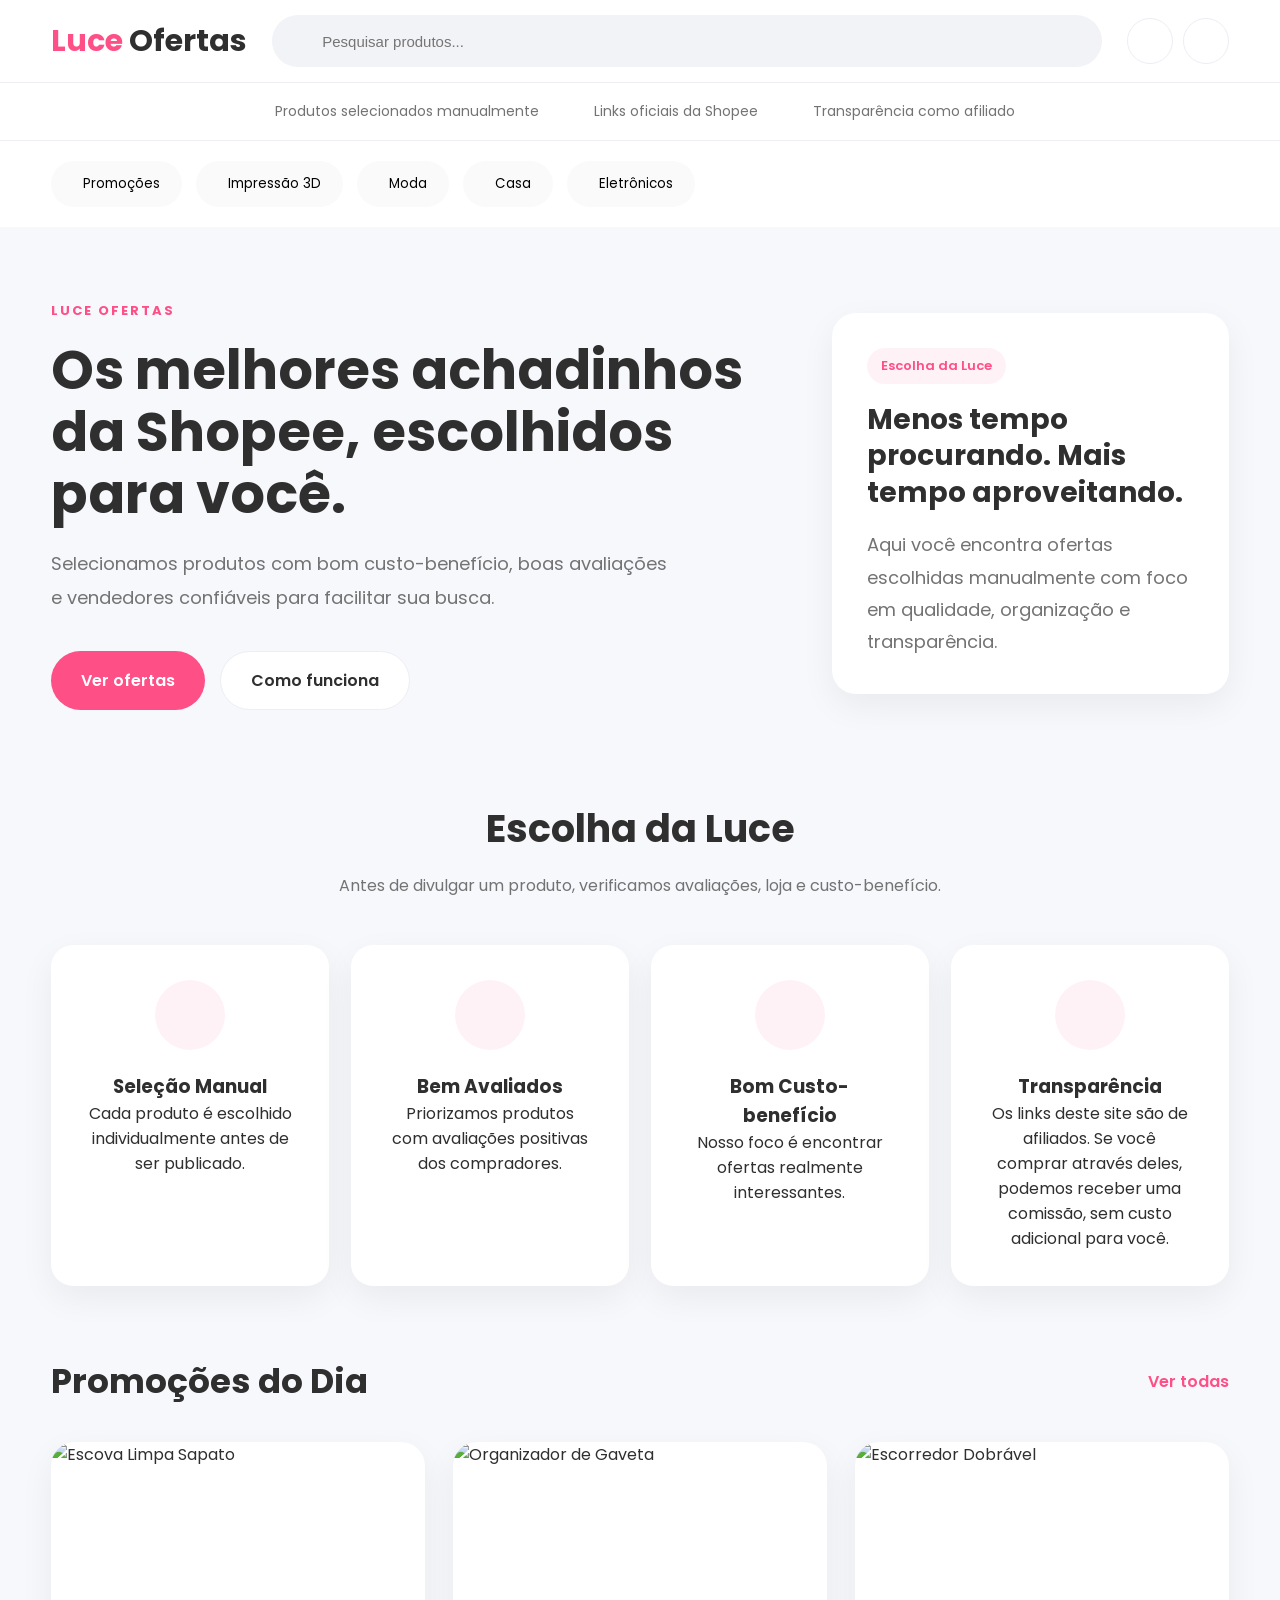
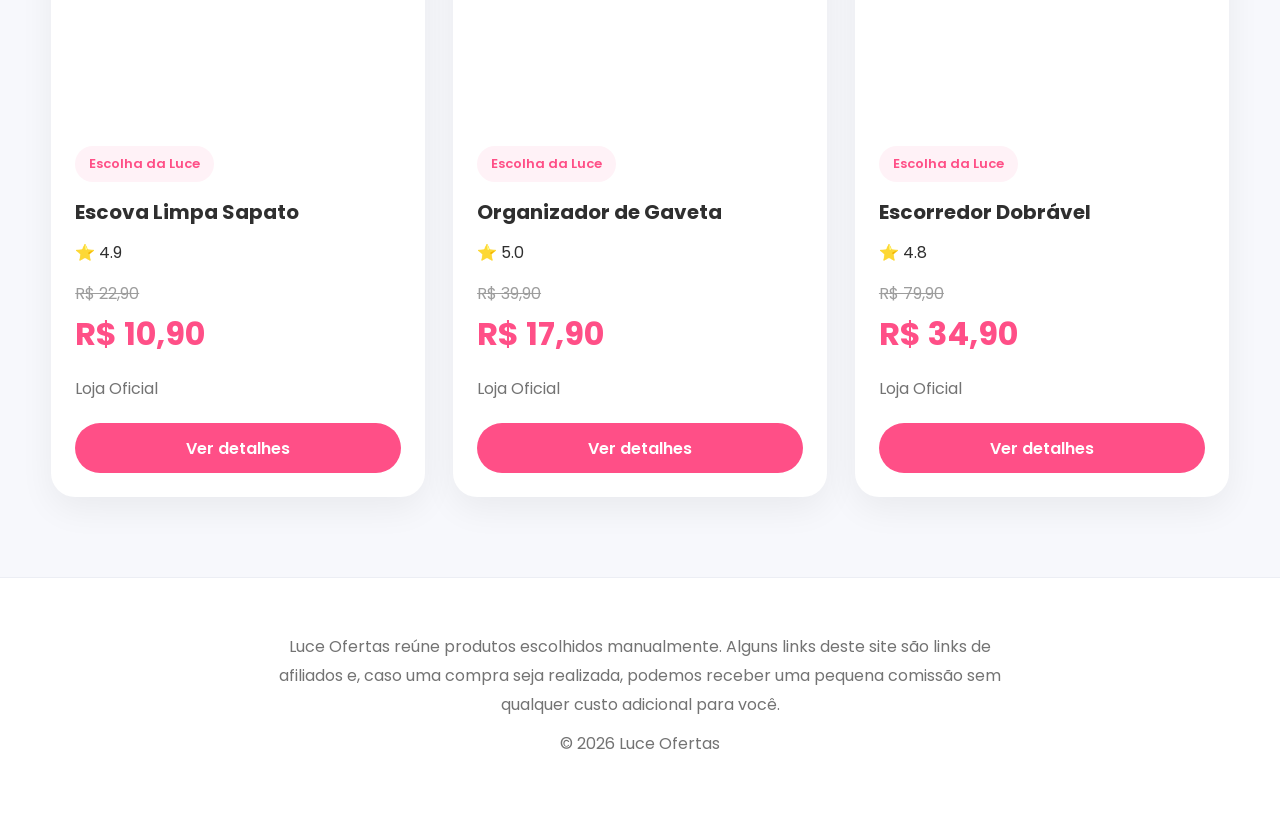
==== commit 1fef9646: "luce 3,1" ====
--- a/index.html
+++ b/index.html
@@ -319,7 +319,7 @@
 
 <p>
 
-Alguns links deste site são de afiliados.
+Os links deste site são de afiliados.
 Se você comprar através deles,
 podemos receber uma comissão,
 sem custo adicional para você.
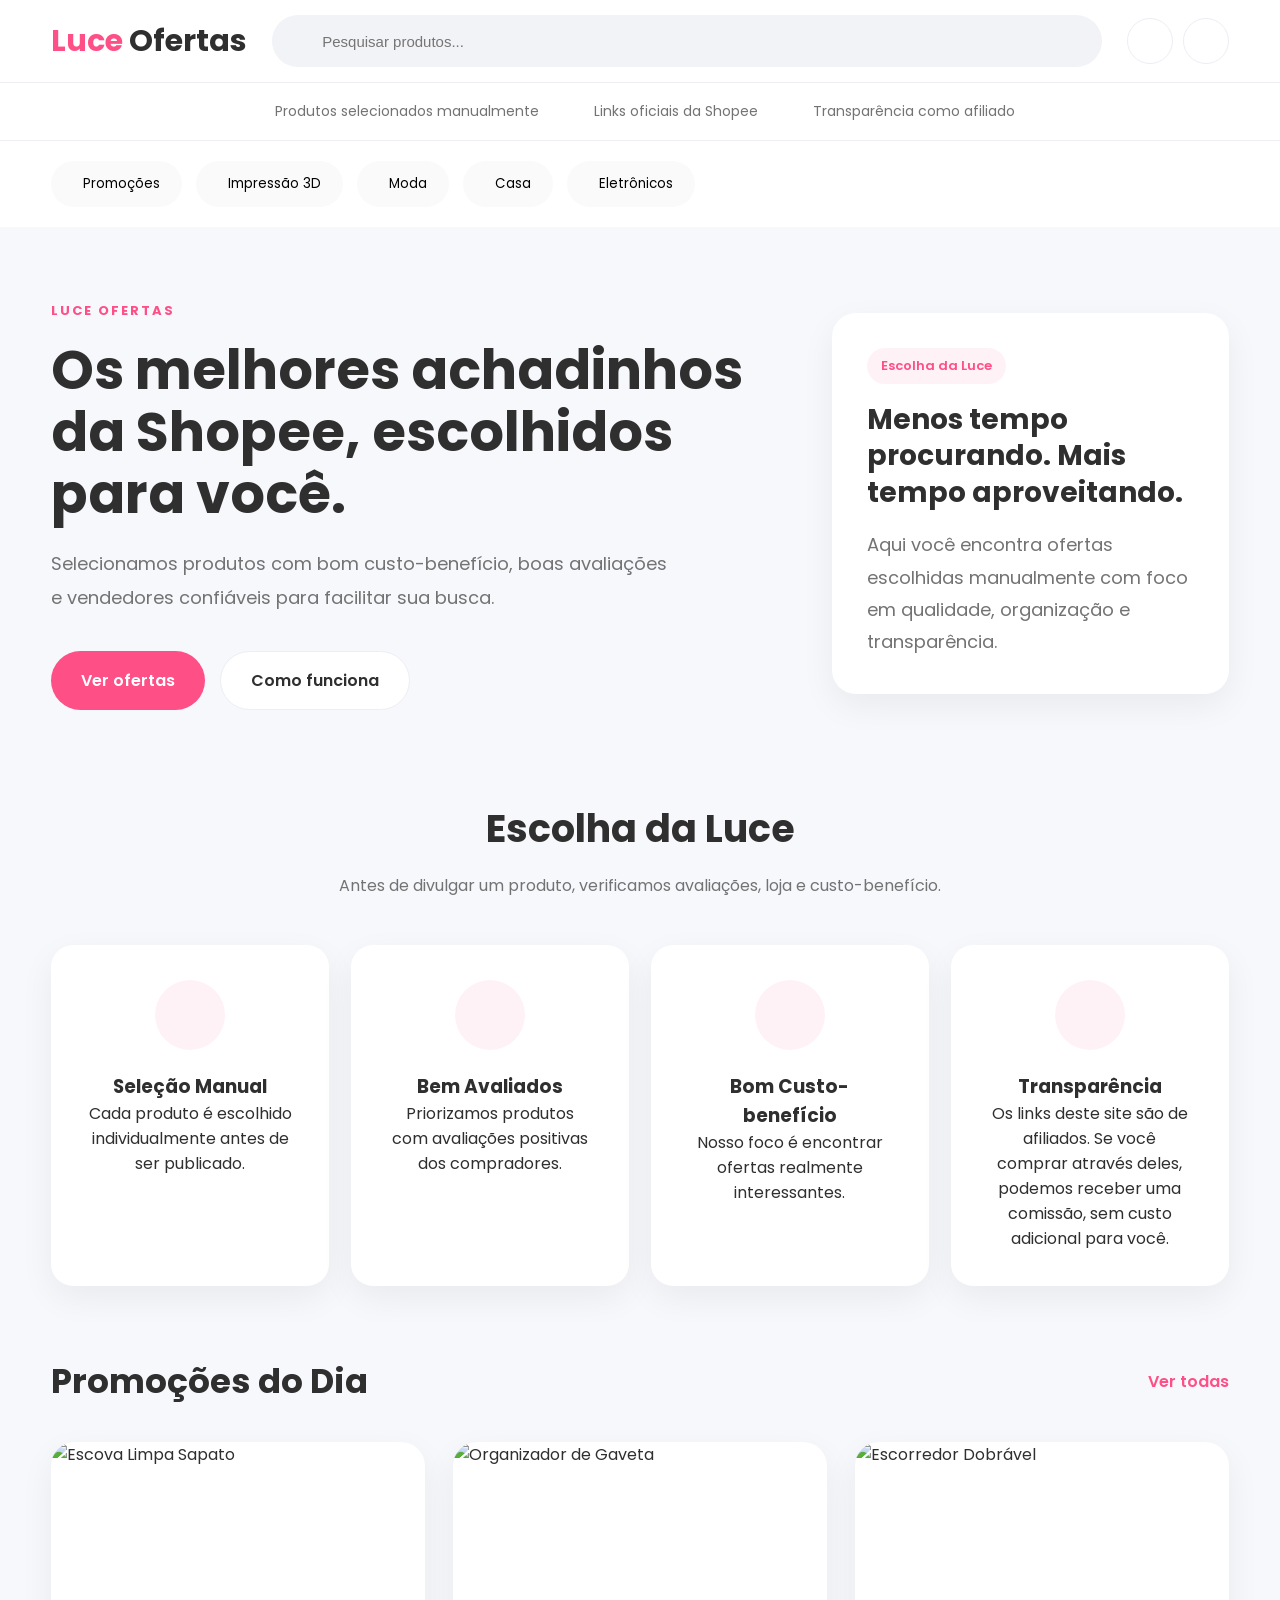
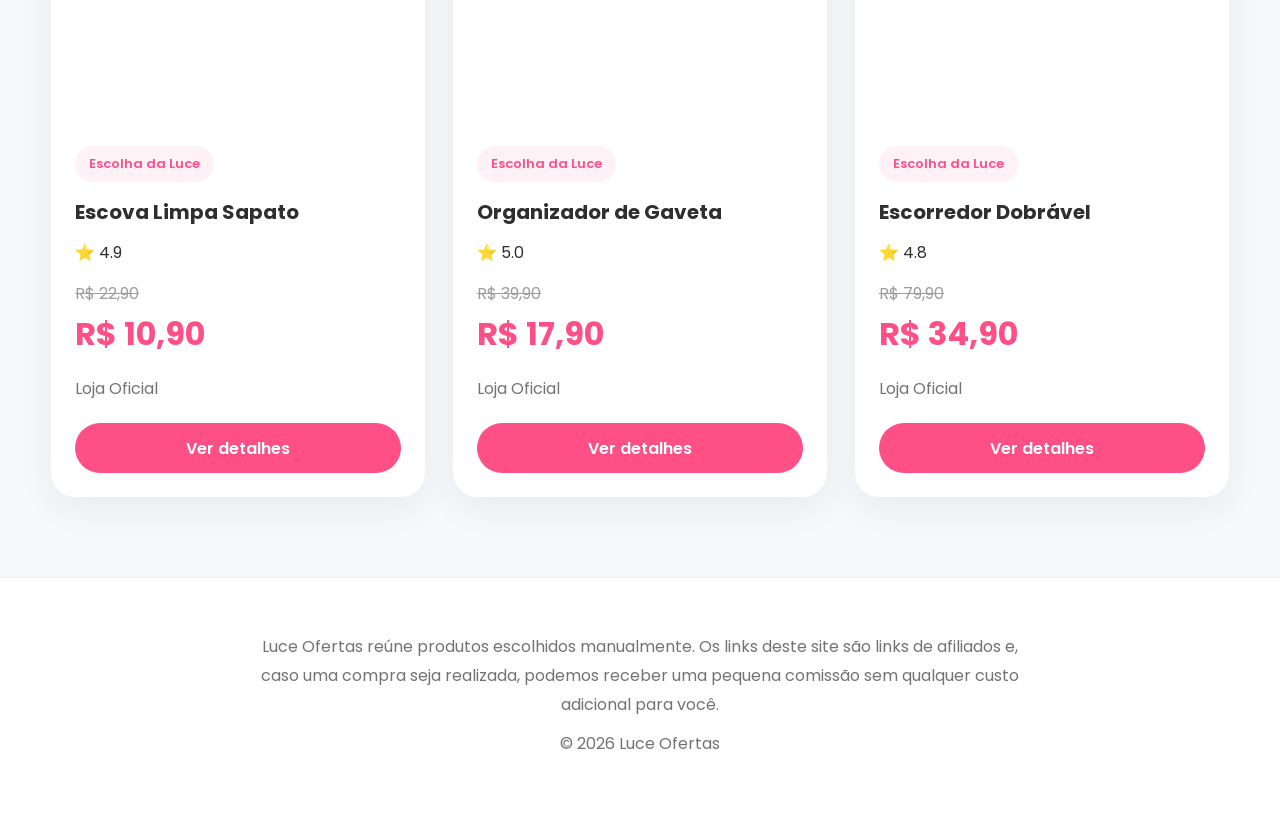
==== commit dbd3cb0d: "Versão 1.0 do site" ====
--- a/index.html
+++ b/index.html
@@ -375,7 +375,7 @@
 <p>
 
 Luce Ofertas reúne produtos escolhidos manualmente.
-Alguns links deste site são links de afiliados e,
+Os links deste site são links de afiliados e,
 caso uma compra seja realizada,
 podemos receber uma pequena comissão
 sem qualquer custo adicional para você.
